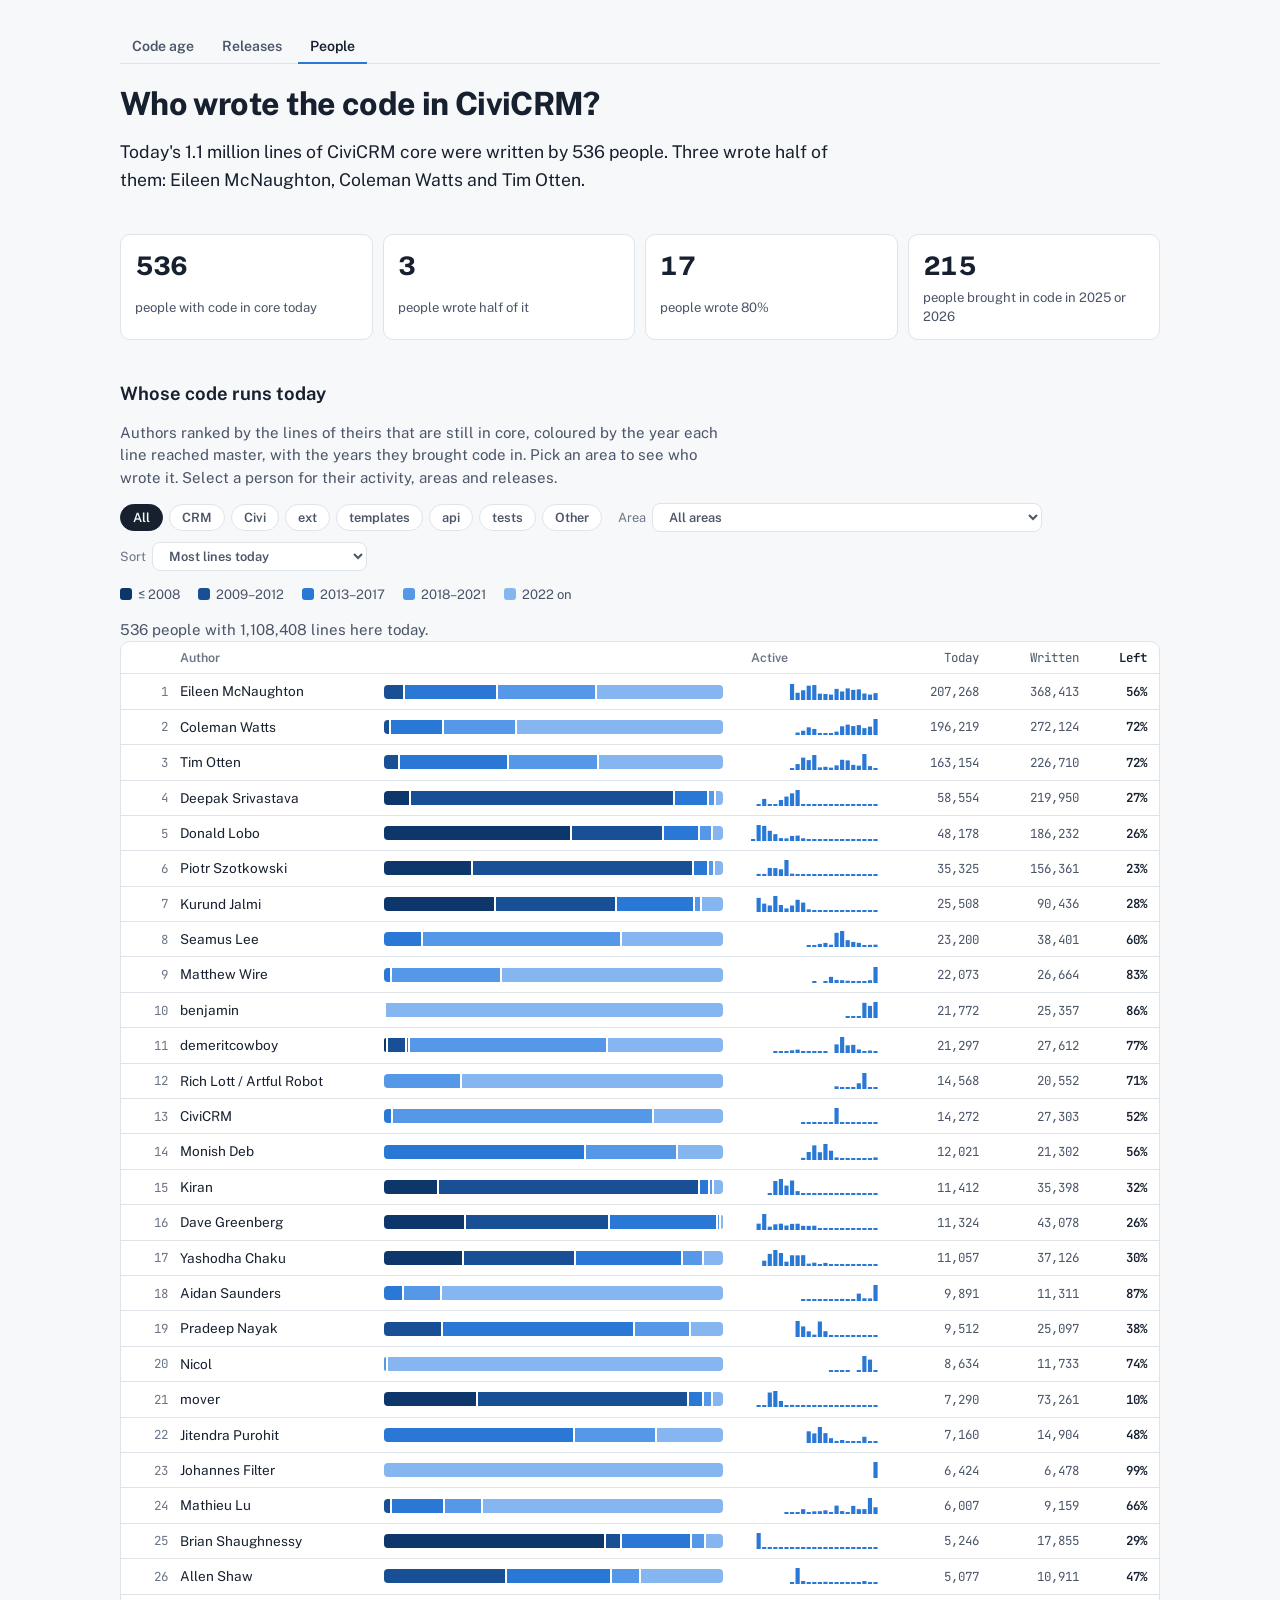
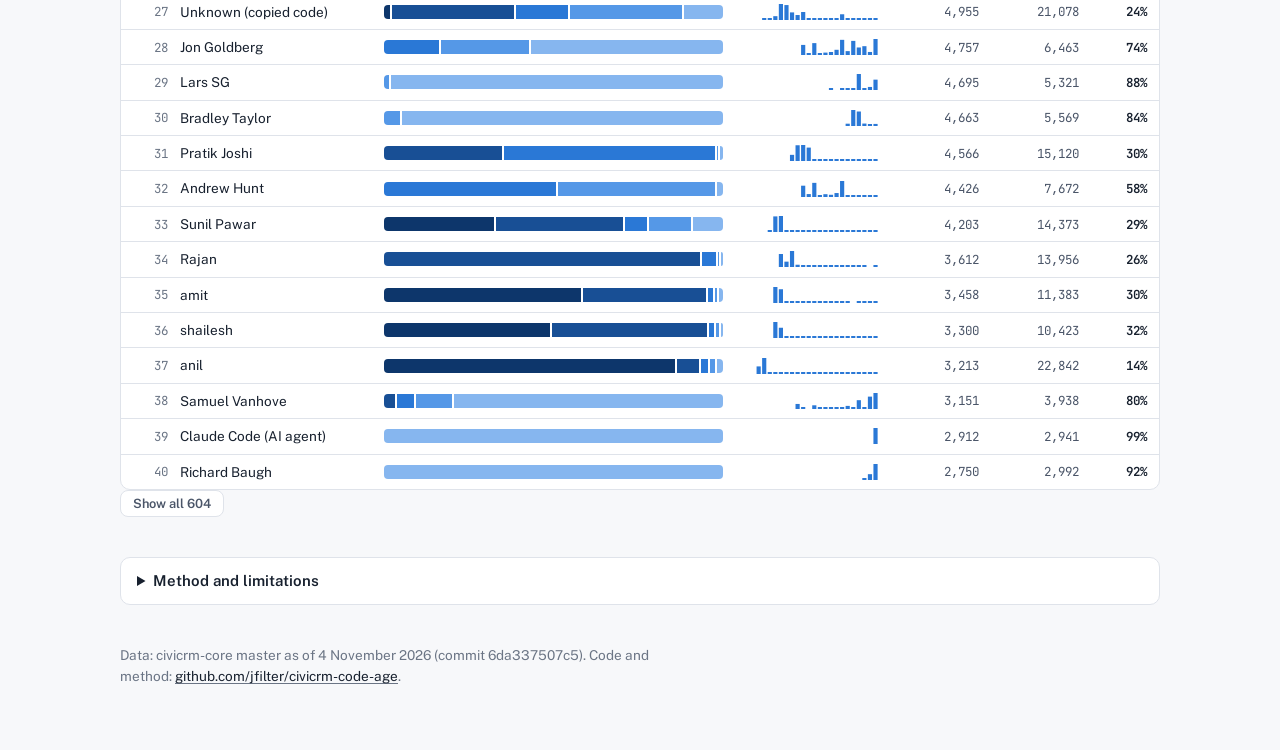
==== docs/people.html @ b2bf4046 "Add release and people pages, link previews and weekly updates analyze.py attributes every line brou" ====
<!doctype html>
<html lang="en"><head><meta charset="utf-8"><meta name="viewport" content="width=device-width,initial-scale=1">
<title>CiviCRM People</title>
<meta name="description" content="Who wrote the CiviCRM core code that is still there today, when they were active and in which areas.">
<meta property="og:type" content="website">
<meta property="og:title" content="CiviCRM People">
<meta property="og:description" content="Who wrote the CiviCRM core code that is still there today, when they were active and in which areas.">
<meta property="og:url" content="https://jfilter.github.io/civicrm-code-age/people.html">
<meta property="og:image" content="https://jfilter.github.io/civicrm-code-age/og.png">
<meta property="og:image:width" content="1200">
<meta property="og:image:height" content="630">
<meta property="og:image:alt" content="Lines of CiviCRM core code by age band, every month since 2006">
<meta name="twitter:card" content="summary_large_image">
<link rel="preconnect" href="https://fonts.googleapis.com">
<link rel="stylesheet" href="https://fonts.googleapis.com/css2?family=Public+Sans:wght@400;600;750&family=JetBrains+Mono:wght@400;600&display=swap">
<link rel="stylesheet" href="style.css">
</head><body>
<main>
  <header>
    <nav class="pages" aria-label="Pages"><a href="./">Code age</a><a href="releases.html">Releases</a><a href="people.html" aria-current="page">People</a></nav>
    <h1>Who wrote the code in CiviCRM?</h1>
    <p class="lede" id="lede">Every line of CiviCRM core, traced to the person who wrote it.</p>
  </header>

  <div class="tiles" id="tiles"></div>

  <section aria-labelledby="h-people">
    <h2 id="h-people">Whose code runs today</h2>
    <p>Authors ranked by the lines of theirs that are still in core, coloured by the year each line reached master, with the years they brought code in. Pick an area to see who wrote it. Select a person for their activity, areas and releases.</p>
    <div class="controls">
      <div class="chips" id="pchips" role="group" aria-label="Area group"></div>
      <label class="ctl" for="parea">Area
        <select id="parea"></select>
      </label>
      <label class="ctl" for="psort">Sort
        <select id="psort">
          <option value="alive">Most lines today</option>
          <option value="intro">Most lines written</option>
          <option value="left">Largest share still there</option>
          <option value="recent">Most lines this year and last</option>
        </select>
      </label>
    </div>
    <div class="legend" id="p-legend"></div>
    <div id="people"></div>
  </section>

  <details>
    <summary>Method and limitations</summary>
    <ul id="method"></ul>
  </details>
  <p class="foot" id="foot"></p>
</main>
<div id="tip" hidden></div>

<script src="common.js"></script>
<script src="who.js"></script>
<script>
const P={group:'All',area:'',sort:'alive',all:false,open:new Set(),areas:new Set(),areasAll:new Set()};
loadWho().then(({D,W,R,A,NY,first,total,ranked,needed,areaNames})=>{
  const living=ranked.filter(a=>a.alive),half=needed(.5),names=ranked.slice(0,half).map(a=>a.name);
  const list=n=>n.length>1?n.slice(0,-1).join(', ')+' and '+n[n.length-1]:n[0];
  const recent=a=>a.introYs[NY-1]+a.introYs[NY-2];
  $('#lede').textContent=`Today's ${(total/1e6).toLocaleString('en-US',{maximumFractionDigits:1})} million lines of CiviCRM core were written by ${fmt(living.length)} people. ${half===1?'One person':['','','Two','Three','Four','Five'][half]||half+' people'} wrote half of them: ${list(names)}.`;
  $('#tiles').innerHTML=[
    [fmt(living.length),'people with code in core today'],
    [half,'people wrote half of it'],
    [needed(.8),'people wrote 80%'],
    [fmt(A.filter(a=>recent(a)).length),`people brought in code in ${Y0+NY-2} or ${Y0+NY-1}`],
  ].map(([b,s])=>`<div class="tile"><b>${b}</b><span>${s}</span></div>`).join('');
  $('#p-legend').innerHTML=bandLegend();

  // ---- people
  const groups=['All','CRM','Civi','ext','templates','api','tests','Other'];
  $('#pchips').innerHTML=groups.map(g=>`<button class="chip" data-g="${g}" aria-pressed="${g===P.group}">${g}</button>`).join('');
  const fillAreas=()=>{const as=[...areaNames].filter(a=>P.group==='All'||groupOf(a)===P.group).sort();
    if(!as.includes(P.area))P.area='';
    $('#parea').innerHTML=`<option value="">All areas${P.group==='All'?'':' in '+P.group}</option>`+as.map(a=>`<option${a===P.area?' selected':''}>${esc(a)}</option>`).join('')};
  $('#pchips').onclick=e=>{const b=e.target.closest('.chip');if(!b)return;P.group=b.dataset.g;P.all=false;document.querySelectorAll('#pchips .chip').forEach(c=>c.setAttribute('aria-pressed',c===b));fillAreas();renderPeople()};
  $('#parea').onchange=e=>{P.area=e.target.value;P.all=false;renderPeople()};
  $('#psort').onchange=e=>{P.sort=e.target.value;renderPeople()};
  // alive lines per author within the chosen area or group; written lines are only known per release, not per area
  function scoped(){
    if(P.group==='All'&&!P.area)return A.map((a,i)=>({a,i,ys:a.ys,alive:a.alive}));
    const by=new Map();
    for(const [p,t] of W.files){const area=areaOf(p);if(P.area?area!==P.area:groupOf(area)!==P.group)continue;
      for(let k=0;k<t.length;k+=4){const a=t[k+1];if(!by.has(a))by.set(a,Array(NY).fill(0));by.get(a)[t[k+2]]+=t[k+3]}}
    return [...by].map(([i,ys])=>({a:A[i],i,ys,alive:sum(ys)}));
  }
  function renderPeople(){
    const whole=P.group==='All'&&!P.area;
    const rows=scoped().filter(x=>x.alive||(whole&&x.a.intro));
    const key={alive:x=>x.alive,intro:x=>x.a.intro,recent:x=>recent(x.a),left:x=>x.a.intro>=1000?x.a.alive/x.a.intro:-1}[P.sort];
    rows.sort((x,y)=>key(y)-key(x)||y.alive-x.alive);
    const all=sum(rows.map(x=>x.alive)),shown=P.all?rows:rows.slice(0,40);
    $('#people').innerHTML=`<p>${fmt(rows.filter(x=>x.alive).length)} people with ${fmt(all)} lines here today.${P.sort==='left'?' Share ranked among authors who wrote at least 1,000 lines.':''}${whole?'':' Active, Written and Left count all of a person’s code, not only this area.'}</p>`+
      '<div class="rows people"><div class="row head" aria-hidden="true"><span></span><span>Author</span><span class="bar"></span><span class="sp">Active</span><span class="n">Today</span><span class="n w">Written</span><span class="med">Left</span></div>'+
      shown.map((x,k)=>{const open=P.open.has(x.i),b=binsOf(x.ys);
        return `<button class="row" aria-expanded="${open}" data-i="${x.i}" data-k="${k}"><span class="rank">${k+1}</span><span class="name" title="${esc(x.a.name)}">${esc(x.a.name)}</span>`+
          `<span class="bar" aria-hidden="true">${b.map((v,j)=>v?`<div style="flex:${v};background:var(${BINS[j].c})"></div>`:'').join('')}</span><span class="sp" title="${esc(span(x.a))}">${spark(x.a.introYs)}</span>`+
          `<span class="n">${fmt(x.alive)}${whole?'':' · '+pct(x.alive,all,0)}</span><span class="n w">${fmt(x.a.intro)}</span><span class="med">${x.a.intro?pct(x.a.alive,x.a.intro,0):'–'}</span></button>`+(open?personHTML(x.a,x.i):'')}).join('')+'</div>'+
      (rows.length>shown.length?`<button class="toggle more" id="pmore">Show all ${fmt(rows.length)}</button>`:'');
    const more=$('#pmore');if(more)more.onclick=()=>{P.all=true;renderPeople();refocus('#people button.row[data-k="40"]')};
  }
  // one author's code per area and file, with each one's age and the author's share of it; built on first use
  const areaTot=new Map(),fileTot=new Map(),mine=new Map();
  for(const [p,t] of W.files){let n=0;for(let k=3;k<t.length;k+=4)n+=t[k];fileTot.set(p,n);inc(areaTot,areaOf(p),n)}
  function codeOf(i){
    if(mine.has(i))return mine.get(i);
    const areas=new Map();
    for(const [p,t] of W.files)for(let k=0;k<t.length;k+=4)if(t[k+1]===i){
      const name=areaOf(p);if(!areas.has(name))areas.set(name,{name,ys:Array(NY).fill(0),files:new Map()});
      const ar=areas.get(name);if(!ar.files.has(p))ar.files.set(p,Array(NY).fill(0));ar.ys[t[k+2]]+=t[k+3];ar.files.get(p)[t[k+2]]+=t[k+3]}
    const out=[...areas.values()].map(ar=>({...ar,n:sum(ar.ys),files:[...ar.files].map(([p,ys])=>({p,ys,n:sum(ys)})).sort((x,y)=>y.n-x.n)})).sort((x,y)=>y.n-x.n);
    mine.set(i,out);return out;
  }
  function areasHTML(i){
    const all=codeOf(i),shown=P.areasAll.has(i)?all:all.slice(0,10);
    return `<div class="arows"><div class="arow head" aria-hidden="true"><span>Area</span><span class="bar"></span><span class="n">Lines</span><span class="n">Of area</span></div>`+
      shown.map(ar=>{const key=i+'|'+ar.name,open=P.areas.has(key);
        return `<button class="arow" aria-expanded="${open}" data-key="${esc(key)}"><span class="name" title="${esc(ar.name)}">${esc(ar.name)}</span>${ageBar(ar.ys)}<span class="n">${fmt(ar.n)}</span><span class="n">${pct(ar.n,areaTot.get(ar.name))}</span></button>`+
          (open?'<div class="afiles">'+ar.files.slice(0,50).map(f=>`<div class="arow"><span class="name" title="${esc(f.p)}">${esc(f.p.slice(ar.name.length+1)||f.p)}</span>${ageBar(f.ys)}<span class="n">${fmt(f.n)}</span><span class="n">${pct(f.n,fileTot.get(f.p))}</span></div>`).join('')+
            `<div class="note">${ar.files.length>50?`The 50 largest of ${fmt(ar.files.length)} files.`:`${fmt(ar.files.length)} file${ar.files.length===1?'':'s'}.`} "Of file" is their share of its lines today.</div></div>`:'')}).join('')+
      (all.length>shown.length?`<button class="toggle amore" data-i="${i}">All ${fmt(all.length)} areas</button>`:'')+'</div>';
  }
  // lines brought in per year, scaled to the person's busiest year
  const years=a=>a.introYs.map((v,y)=>[Y0+y,v]).filter(([,v])=>v);
  const span=a=>{const y=years(a);return y.length?`Active ${y[0][0]}${y.length>1&&y[y.length-1][0]!==y[0][0]?'–'+y[y.length-1][0]:''}`:'No lines brought in since '+first.slice(0,4)};
  const spark=ys=>{const m=Math.max(1,...ys);return `<svg viewBox="0 0 ${ys.length*4} 16" preserveAspectRatio="none" aria-hidden="true">${ys.map((v,j)=>v?`<rect x="${j*4}" y="${16-Math.max(2,16*v/m)}" width="3" height="${Math.max(2,16*v/m)}"/>`:'').join('')}</svg>`};
  const bandOf=y=>BINS.findIndex(b=>y>=b.from&&y<=b.to);
  function activityHTML(a){
    const m=Math.max(1,...a.introYs,...a.ys),y=years(a),peak=y.reduce((p,q)=>q[1]>p[1]?q:p,[0,0]);
    return `<div class="act"><div class="cap">Lines brought in per year, filled by what is still there</div>`+
      `<div class="actcols" role="img" aria-label="${esc(span(a))}${peak[1]?`, most lines in ${peak[0]} (${fmt(peak[1])})`:''}">`+
      a.introYs.map((v,j)=>{const h=Math.max(v,a.ys[j]);return `<div class="acol" title="${Y0+j}: ${fmt(v)} brought in, ${fmt(a.ys[j])} still there">`+
        (h?`<div class="ain" style="height:${100*h/m}%"><div style="height:${100*a.ys[j]/h}%;background:var(${BINS[bandOf(Y0+j)].c})"></div></div>`:'')+'</div>'}).join('')+
      `</div><div class="actx" aria-hidden="true">${a.introYs.map((_,j)=>`<span>${(Y0+j)%4===0?Y0+j:''}</span>`).join('')}</div></div>`;
  }
  function personHTML(a,i){
    const rels=[...a.rels.keys()].filter(r=>r<R.length-1).sort((x,y)=>x-y);
    const relSpan=rels.length?` Brought in code from ${R[rels[0]].name} to ${R[rels[rels.length-1]].name}.`:'';
    return `<div class="open"><p>${fmt(a.alive)} of ${fmt(a.intro)} lines still there (${a.intro?pct(a.alive,a.intro):'–'}). ${span(a)}.${relSpan}</p>${activityHTML(a)}<div class="pcols">`+
      `<div class="mini"><div class="cap">Areas of their code today · select one for its files</div>${areasHTML(i)}</div>`+
      mini(topN(a.rels,8),'Releases they brought most lines into',r=>relTitle(R[r]),r=>relHref(R[r]))+'</div></div>';
  }
  const refocus=sel=>{const b=document.querySelector(sel);b&&b.focus()};
  $('#people').onclick=e=>{
    const ar=e.target.closest('button.arow'),more=e.target.closest('button.amore');
    if(ar){const k=ar.dataset.key;P.areas.has(k)?P.areas.delete(k):P.areas.add(k);renderPeople();refocus(`#people button.arow[data-key="${CSS.escape(k)}"]`);return}
    if(more){const i=+more.dataset.i;P.areasAll.add(i);renderPeople();const k=codeOf(i)[10];k&&refocus(`#people button.arow[data-key="${CSS.escape(i+'|'+k.name)}"]`);return}
    const r=e.target.closest('button.row');if(!r)return;const i=+r.dataset.i;P.open.has(i)?P.open.delete(i):P.open.add(i);renderPeople();
    const again=document.querySelector(`#people button.row[data-i="${i}"]`);again&&again.focus()};
  fillAreas();renderPeople();


  // people.html#Name opens that person, as linked from the releases page
  const fromHash=()=>{const name=decodeURIComponent(location.hash.slice(1)),a=A.find(a=>a.name===name);if(!a)return;
    P.group='All';P.area='';P.sort='alive';$('#psort').value='alive';document.querySelectorAll('#pchips .chip').forEach(c=>c.setAttribute('aria-pressed',c.dataset.g==='All'));
    fillAreas();P.all=ranked.indexOf(a)>=40;P.open.add(a.i);renderPeople();$(`#people button.row[data-i="${a.i}"]`).scrollIntoView({block:'start'})};
  addEventListener('hashchange',fromHash);fromHash();
  $('#method').innerHTML=METHOD(first).map(t=>`<li>${t}</li>`).join('');
}).catch(err=>{$('#lede').textContent=`The data could not be loaded: ${err.message}`});
</script>
</body></html>
---- docs/style.css ----
/* Layout: one reading column; summary → age mix over time → survival → time slider over cohorts and per-area bars with file drilldown */
:root{
  --bg:#f7f8fa; --panel:#ffffff; --fg:#17202e; --fg2:#4a5568; --muted:#6b7585; --line:#dfe3ea; --hover:#eef2f8; --focus:#2a78d6;
  --b0:#0d366b; --b1:#184f95; --b2:#2a78d6; --b3:#5598e7; --b4:#86b6ef;
  --sans:"Public Sans",system-ui,-apple-system,"Segoe UI",sans-serif;
  --mono:"JetBrains Mono",ui-monospace,"SF Mono",Menlo,monospace;
}
@media (prefers-color-scheme:dark){:root:not([data-theme="light"]){
  --bg:#15171b; --panel:#1c1f24; --fg:#e8ebf0; --fg2:#b4bcc8; --muted:#8e97a4; --line:#30353d; --hover:#252a31; --focus:#86b6ef;
  --b0:#cde2fb; --b1:#86b6ef; --b2:#3987e5; --b3:#256abf; --b4:#184f95; color-scheme:dark}}
:root[data-theme="dark"]{
  --bg:#15171b; --panel:#1c1f24; --fg:#e8ebf0; --fg2:#b4bcc8; --muted:#8e97a4; --line:#30353d; --hover:#252a31; --focus:#86b6ef;
  --b0:#cde2fb; --b1:#86b6ef; --b2:#3987e5; --b3:#256abf; --b4:#184f95; color-scheme:dark}
*{box-sizing:border-box}
body{margin:0;background:var(--bg);color:var(--fg);font:15px/1.5 var(--sans);padding:32px 16px 64px}
main{max-width:1040px;margin:0 auto;display:grid;grid-template-columns:minmax(0,1fr);gap:40px}
h1{font-size:2rem;font-weight:750;letter-spacing:-.02em;margin:0;text-wrap:balance}
h2{font-size:1.15rem;font-weight:650;margin:0;text-wrap:balance}
p{margin:0;max-width:68ch;color:var(--fg2)}
.mono{font-family:var(--mono);font-size:.82rem}
header{display:grid;gap:10px}
.lede{font-size:1.1rem;line-height:1.6;color:var(--fg)}
.foot{font-size:.85rem;color:var(--muted)}
.foot a{color:inherit}
section{display:grid;grid-template-columns:minmax(0,1fr);gap:14px}
.sr-only{position:absolute;width:1px;height:1px;overflow:hidden;clip:rect(0 0 0 0);white-space:nowrap}
.legend{display:flex;flex-wrap:wrap;gap:8px 18px;font-size:.82rem;color:var(--fg2)}
.legend i{display:inline-block;width:12px;height:12px;border-radius:3px;margin-right:6px;vertical-align:-1px}
.legend .q{color:var(--muted)}
/* svg charts */
.chart{position:relative;width:100%}
.chart svg{display:block;width:100%;height:auto;overflow:visible}
.chart text{font:12px var(--sans);font-variant-numeric:tabular-nums;fill:var(--muted)}
.chart .lab{font:600 12px var(--sans);fill:var(--fg)}
.chart .grid{stroke:var(--line);stroke-width:1}
.chart .axis{stroke:var(--line);stroke-width:1}
.chart .cross{stroke:var(--fg);stroke-width:1;opacity:.5}
.chart .hit{fill:transparent;cursor:crosshair}
.chart .hit:focus-visible{outline:none;stroke:var(--focus);stroke-width:2}
/* cohort columns */
.cols-wrap{overflow-x:auto}
.cols{display:grid;grid-template-columns:44px 1fr;min-width:560px;padding-top:10px}
.yaxis{position:relative;height:220px;font:.75rem var(--sans);font-variant-numeric:tabular-nums;color:var(--muted)}
.yaxis span{position:absolute;right:8px;transform:translateY(50%)}
.plot{position:relative;height:220px;display:flex;align-items:flex-end;gap:3px;border-bottom:1px solid var(--line)}
.plot .gl{position:absolute;left:0;right:0;border-top:1px solid var(--line);opacity:.6;pointer-events:none}
.col{flex:1;height:100%;display:flex;align-items:flex-end;position:relative}
.col div{width:100%;border-radius:4px 4px 0 0;min-height:1px}
.col:hover div,.col:focus-visible div{outline:2px solid var(--fg);outline-offset:1px}
.xaxis{grid-column:2;display:flex;gap:3px;font:.72rem var(--sans);font-variant-numeric:tabular-nums;color:var(--muted);padding-top:4px}
.xaxis span{flex:1;text-align:center}
/* controls */
.controls{display:flex;flex-wrap:wrap;gap:10px 16px;align-items:center}
.chips{display:flex;flex-wrap:wrap;gap:6px}
.chip,select,.toggle{font:600 .8rem var(--sans);border:1px solid var(--line);background:var(--panel);color:var(--fg2);border-radius:999px;padding:5px 12px;cursor:pointer}
select,.toggle{border-radius:8px}
.chip[aria-pressed="true"]{background:var(--fg);color:var(--bg);border-color:var(--fg)}
button:focus-visible,select:focus-visible,.col:focus-visible{outline:2px solid var(--focus);outline-offset:2px}
/* time slider stays visible while the cohorts and areas below it scroll */
.when{display:grid;gap:40px}
.timebar{position:sticky;top:0;z-index:5;background:var(--bg);padding:10px 0;border-bottom:1px solid var(--line);display:flex;flex-wrap:wrap;gap:8px 12px;align-items:center}
.timebar input{flex:1 1 220px;min-width:0;accent-color:var(--b2)}
.timebar output{font:600 .95rem var(--sans);font-variant-numeric:tabular-nums;min-width:10em}
.timebar .btns{display:flex;gap:6px}
.toggle:disabled,.timebar input:disabled{opacity:.6;cursor:default}
.chart .sel{stroke:var(--fg);stroke-width:2}
label.ctl{font-size:.8rem;color:var(--muted);display:flex;gap:6px;align-items:center}
/* area rows */
.rows{display:grid;background:var(--panel);border:1px solid var(--line);border-radius:10px;overflow:hidden}
.row{display:grid;grid-template-columns:minmax(0,15rem) minmax(0,1fr) 5.5rem 3.5rem;gap:12px;align-items:center;padding:7px 12px;border:0;border-top:1px solid var(--line);background:none;color:inherit;font:inherit;text-align:left;cursor:pointer;width:100%}
.row:first-child{border-top:0}
.row:hover{background:var(--hover)}
.row .name{font-family:var(--mono);font-size:.8rem;overflow:hidden;text-overflow:ellipsis;white-space:nowrap}
.row .n,.row .med{font:.78rem var(--mono);color:var(--fg2);text-align:right;font-variant-numeric:tabular-nums}
.row .med{color:var(--fg);font-weight:600}
.head{cursor:default;font:600 .78rem var(--sans);color:var(--muted)}
.head:hover{background:none}
.bar{display:flex;gap:2px;height:14px;min-width:0}
.bar div{height:100%;min-width:0}
.bar div:first-child{border-radius:4px 0 0 4px}.bar div:last-child{border-radius:0 4px 4px 0}
.bar div:only-child{border-radius:4px}
.files{border-top:1px solid var(--line);padding:6px 12px 12px 24px;display:grid;gap:2px;background:var(--bg)}
.files .row{border:0;padding:3px 0;cursor:default;grid-template-columns:minmax(0,1fr) minmax(0,14rem) 5.5rem 3.5rem}
.files .row .bar{height:9px}
.files .note{font-size:.78rem;color:var(--muted);padding-top:4px}
table{border-collapse:collapse;width:100%;font-size:.82rem;background:var(--panel)}
.tbl{overflow-x:auto;border:1px solid var(--line);border-radius:10px}
th,td{padding:6px 10px;border-bottom:1px solid var(--line);text-align:right;font-variant-numeric:tabular-nums;white-space:nowrap}
th:first-child,td:first-child{text-align:left;font-family:var(--mono)}
th{font:600 .78rem var(--sans);color:var(--muted)}
#tip{position:fixed;z-index:10;pointer-events:none;background:var(--panel);color:var(--fg);border:1px solid var(--line);border-radius:8px;padding:8px 10px;font-size:.78rem;box-shadow:0 6px 24px rgb(0 0 0 / .18);max-width:300px}
#tip b{font-family:var(--mono)}
#tip .hint{color:var(--muted);margin-bottom:4px}
#tip .r{display:flex;justify-content:space-between;gap:14px;font-variant-numeric:tabular-nums}
#tip .r i{display:inline-block;width:9px;height:9px;border-radius:2px;margin-right:6px}
details{background:var(--panel);border:1px solid var(--line);border-radius:10px;padding:12px 16px}
summary{cursor:pointer;font-weight:600}
details ul{margin:10px 0 0;padding-left:18px;color:var(--fg2);display:grid;gap:6px;max-width:75ch}
details li{font-size:.88rem}
@media (max-width:640px){
  .row{grid-template-columns:minmax(0,1fr) 3.2rem;row-gap:4px}
  .row .bar{grid-column:1/-1;grid-row:2}
  .row .n{display:none}
  .head .bar{display:none}
  .files{padding-left:12px}
  .files .row{grid-template-columns:minmax(0,1fr) 3.2rem}
}
/* page menu shared by both pages */
nav.pages{display:flex;gap:4px;flex-wrap:wrap;border-bottom:1px solid var(--line);margin-bottom:6px}
nav.pages a{font:600 .88rem var(--sans);color:var(--fg2);text-decoration:none;padding:6px 12px 8px;border-bottom:2px solid transparent;margin-bottom:-1px}
nav.pages a:hover{color:var(--fg)}
nav.pages a[aria-current="page"]{color:var(--fg);border-bottom-color:var(--focus)}
nav.pages a:focus-visible{outline:2px solid var(--focus);outline-offset:2px;border-radius:4px}
/* releases and people pages */
.tiles{display:grid;grid-template-columns:repeat(auto-fit,minmax(150px,1fr));gap:10px}
.tile{background:var(--panel);border:1px solid var(--line);border-radius:10px;padding:12px 14px;display:grid;gap:2px}
.tile b{font-size:1.6rem;font-weight:750;font-variant-numeric:tabular-nums;letter-spacing:-.01em}
.tile span{font-size:.82rem;color:var(--fg2)}
.legend .gone{background:var(--hover);outline:1px solid var(--muted);outline-offset:-1px}
.legend .add{background:var(--b2)}.legend .rem{background:var(--muted)}
.chart .hit{cursor:pointer}
.detail{background:var(--panel);border:1px solid var(--line);border-radius:10px;padding:14px 16px;display:grid;gap:12px}
.detail h3{margin:0;font-size:1rem}
.detail .cols2{display:grid;grid-template-columns:repeat(auto-fit,minmax(260px,1fr));gap:16px}
.mini{display:grid;gap:3px}
.mini .r{display:grid;grid-template-columns:minmax(0,1fr) minmax(0,8rem) 4.5rem;gap:10px;align-items:center;font-size:.82rem}
.mini .r>span:first-child{overflow:hidden;text-overflow:ellipsis;white-space:nowrap}
.mini .r>span:last-child{text-align:right;font-family:var(--mono);font-size:.78rem;color:var(--fg2);font-variant-numeric:tabular-nums}
.mini .r .bar{height:9px}
.mini .cap{font:600 .78rem var(--sans);color:var(--muted);margin-bottom:2px}
.people .row{grid-template-columns:2.2rem minmax(0,12rem) minmax(0,1fr) 9rem 5.5rem 5.5rem 3.5rem}
.people .sp{font:600 .78rem var(--sans);color:var(--muted);padding-left:16px}
.people .sp svg{display:block;width:100%;height:16px;fill:var(--b2)}
.act{margin:10px 0 4px;max-width:640px}
.act .cap{font:600 .78rem var(--sans);color:var(--muted);margin-bottom:4px}
.actcols{display:flex;align-items:flex-end;gap:2px;height:90px;border-bottom:1px solid var(--line)}
.acol{flex:1;height:100%;display:flex;align-items:flex-end}
.ain{width:100%;display:flex;align-items:flex-end;background:var(--hover);box-shadow:inset 0 0 0 1px var(--muted);border-radius:3px 3px 0 0;min-height:2px}
.ain div{width:100%;border-radius:3px 3px 0 0}
.actx{display:flex;gap:2px;font:.7rem var(--sans);color:var(--muted);font-variant-numeric:tabular-nums}
.actx span{flex:1;text-align:center;overflow:visible;white-space:nowrap}
.people .rank{font:.78rem var(--mono);color:var(--muted);text-align:right}
.people .name{font-family:var(--sans);font-size:.85rem}
.people .open{padding:10px 12px 14px 48px;border-top:1px solid var(--line);background:var(--bg)}
.more{justify-self:start}
.latest .row{grid-template-columns:5.5rem minmax(0,1fr) 5.5rem 3.5rem 6rem}
.latest .name{font-weight:600}
.latest .who{font-size:.78rem;color:var(--fg2);text-align:right;white-space:nowrap}
.bar .gone{background:var(--hover);box-shadow:inset 0 0 0 1px var(--muted)}
.latest .open{padding:0 12px 12px}
.pcols{display:grid;grid-template-columns:minmax(0,2fr) minmax(0,1fr);gap:20px;margin-top:8px;align-items:start}
.arows{display:grid;gap:1px}
.arow{display:grid;grid-template-columns:minmax(0,14rem) minmax(0,1fr) 4.5rem 4rem;gap:10px;align-items:center;padding:4px 6px;border:0;border-radius:6px;background:none;color:inherit;font:inherit;font-size:.82rem;text-align:left;width:100%}
button.arow{cursor:pointer}button.arow:hover{background:var(--hover)}
button.arow::before{content:none}
.arow .name{font-family:var(--mono);font-size:.78rem;overflow:hidden;text-overflow:ellipsis;white-space:nowrap}
button.arow .name::before{content:"▸ ";color:var(--muted)}button.arow[aria-expanded="true"] .name::before{content:"▾ "}
.arow .n{font:.76rem var(--mono);color:var(--fg2);text-align:right;font-variant-numeric:tabular-nums}
.arow .bar{height:9px}
.arow.head{font:600 .74rem var(--sans);color:var(--muted)}
.afiles{margin:0 0 6px 18px;padding-left:8px;border-left:2px solid var(--line)}
.afiles .note{font-size:.76rem;color:var(--muted);padding:4px 6px}
.amore{justify-self:start;margin-top:4px}
@media (max-width:640px){
  .people .row{grid-template-columns:1.8rem minmax(0,1fr) 4.2rem}
  .people .row .bar{grid-column:2/-1;grid-row:2}
  .people .row .n.w,.people .row .med,.people .row .sp{display:none}
  .people .open{padding-left:12px}
  .pcols{grid-template-columns:1fr}
  .arow{grid-template-columns:minmax(0,1fr) 4rem 3.5rem}
  .arow .bar{grid-column:1/-1;grid-row:2}
  .latest .row{grid-template-columns:4.5rem minmax(0,1fr) 3.2rem}
  .latest .row .bar{grid-column:1/-1;grid-row:2}
  .latest .row .n,.latest .row .who{display:none}
}
.mini a,.detail a,.foot a,details a{color:var(--fg);text-decoration-color:var(--muted);text-underline-offset:2px}
.mini a:hover,.detail a:hover{text-decoration-color:var(--fg)}
label.ctl{min-width:0;max-width:100%}
label.ctl select{min-width:0;max-width:100%}
.pager{display:flex;flex-wrap:wrap;gap:8px 12px;align-items:center}
.pager span{font-size:.85rem;color:var(--fg2);font-variant-numeric:tabular-nums}
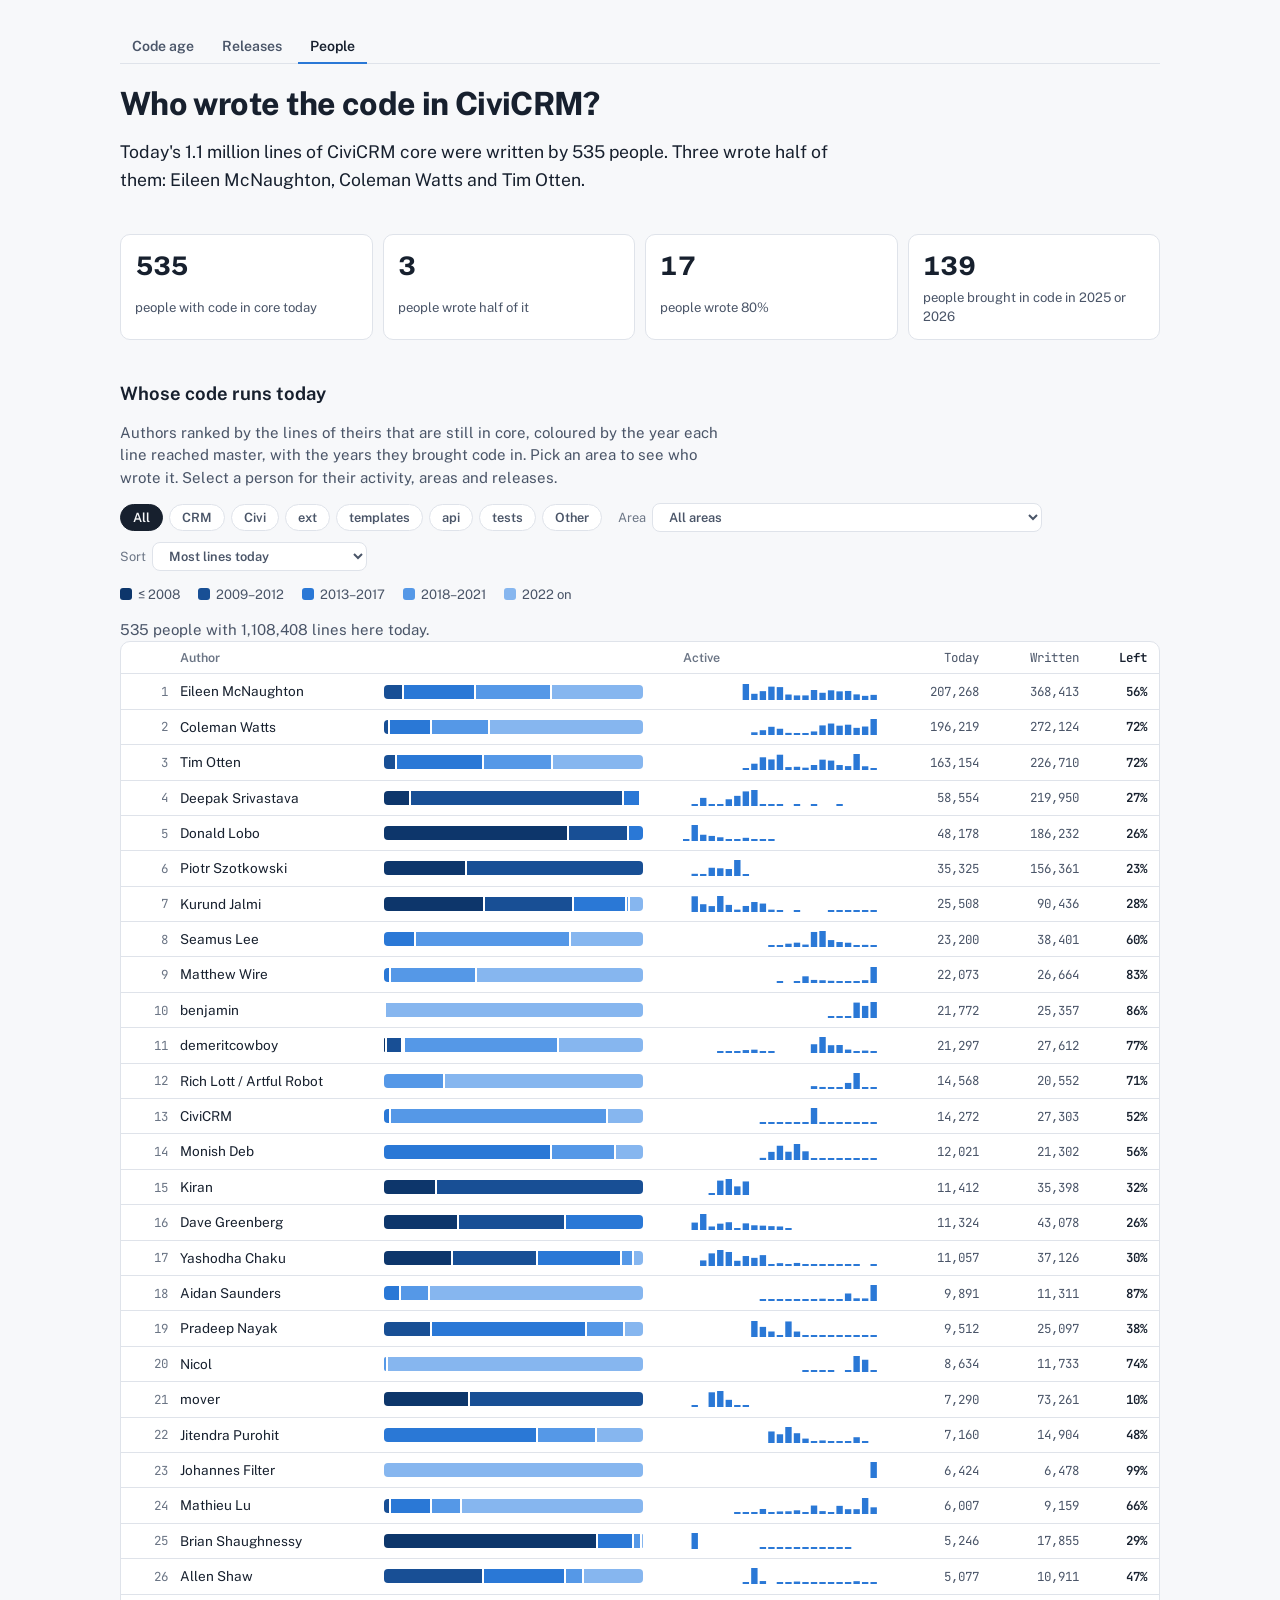
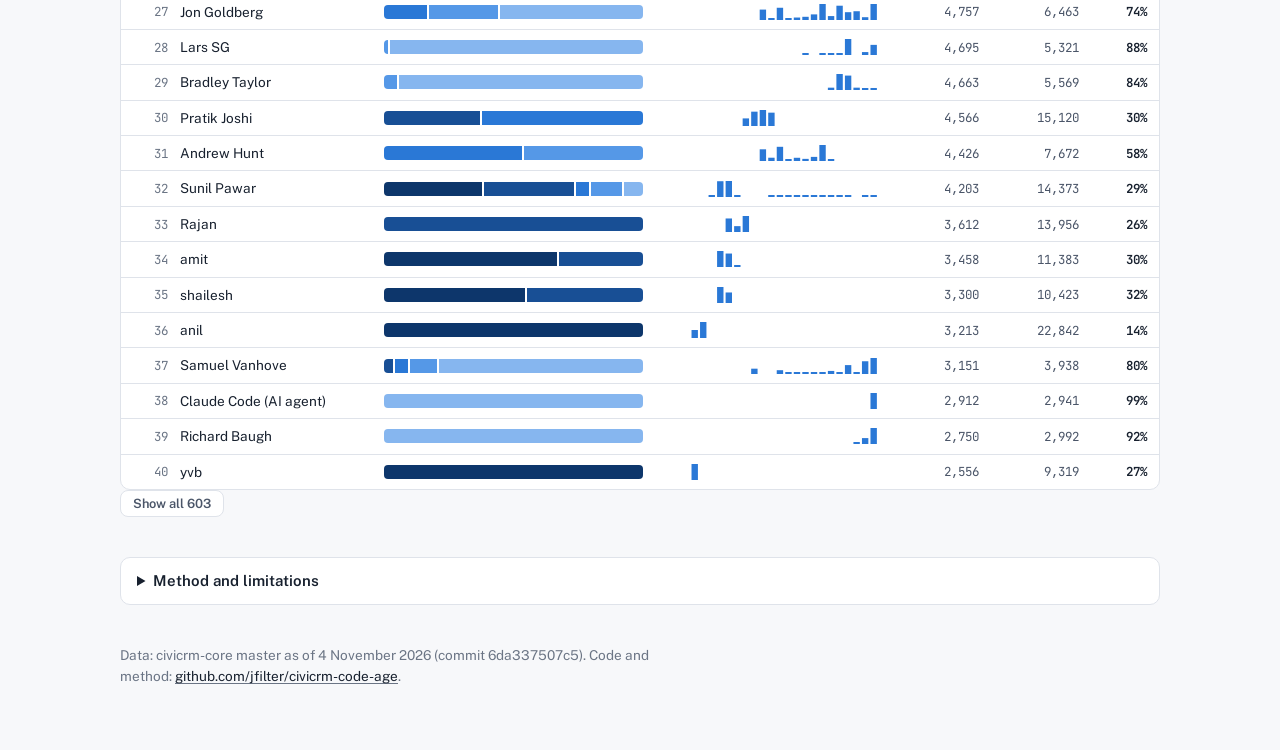
==== commit 42294fc6: "Date copies by their original on the release and people pages Lines still there counted a copy in th" ====
--- a/docs/people.html
+++ b/docs/people.html
@@ -66,7 +66,7 @@
     [fmt(living.length),'people with code in core today'],
     [half,'people wrote half of it'],
     [needed(.8),'people wrote 80%'],
-    [fmt(A.filter(a=>recent(a)).length),`people brought in code in ${Y0+NY-2} or ${Y0+NY-1}`],
+    [fmt(ranked.filter(a=>recent(a)).length),`people brought in code in ${Y0+NY-2} or ${Y0+NY-1}`],
   ].map(([b,s])=>`<div class="tile"><b>${b}</b><span>${s}</span></div>`).join('');
   $('#p-legend').innerHTML=bandLegend();
 
@@ -89,10 +89,11 @@
   }
   function renderPeople(){
     const whole=P.group==='All'&&!P.area;
-    const rows=scoped().filter(x=>x.alive||(whole&&x.a.intro));
+    // totals include copies of unknown origin, the list only people
+    const scope=scoped(),all=sum(scope.map(x=>x.alive)),rows=scope.filter(x=>x.i!==W.unknown&&(x.alive||(whole&&x.a.intro)));
     const key={alive:x=>x.alive,intro:x=>x.a.intro,recent:x=>recent(x.a),left:x=>x.a.intro>=1000?x.a.alive/x.a.intro:-1}[P.sort];
     rows.sort((x,y)=>key(y)-key(x)||y.alive-x.alive);
-    const all=sum(rows.map(x=>x.alive)),shown=P.all?rows:rows.slice(0,40);
+    const shown=P.all?rows:rows.slice(0,40);
     $('#people').innerHTML=`<p>${fmt(rows.filter(x=>x.alive).length)} people with ${fmt(all)} lines here today.${P.sort==='left'?' Share ranked among authors who wrote at least 1,000 lines.':''}${whole?'':' Active, Written and Left count all of a person’s code, not only this area.'}</p>`+
       '<div class="rows people"><div class="row head" aria-hidden="true"><span></span><span>Author</span><span class="bar"></span><span class="sp">Active</span><span class="n">Today</span><span class="n w">Written</span><span class="med">Left</span></div>'+
       shown.map((x,k)=>{const open=P.open.has(x.i),b=binsOf(x.ys);
--- a/docs/style.css
+++ b/docs/style.css
@@ -128,8 +128,8 @@
 .mini .r>span:last-child{text-align:right;font-family:var(--mono);font-size:.78rem;color:var(--fg2);font-variant-numeric:tabular-nums}
 .mini .r .bar{height:9px}
 .mini .cap{font:600 .78rem var(--sans);color:var(--muted);margin-bottom:2px}
-.people .row{grid-template-columns:2.2rem minmax(0,12rem) minmax(0,1fr) 9rem 5.5rem 5.5rem 3.5rem}
-.people .sp{font:600 .78rem var(--sans);color:var(--muted);padding-left:16px}
+.people .row{grid-template-columns:2.2rem minmax(0,12rem) minmax(0,1fr) 14rem 5.5rem 5.5rem 3.5rem}
+.people .sp{font:600 .78rem var(--sans);color:var(--muted);padding-left:28px}
 .people .sp svg{display:block;width:100%;height:16px;fill:var(--b2)}
 .act{margin:10px 0 4px;max-width:640px}
 .act .cap{font:600 .78rem var(--sans);color:var(--muted);margin-bottom:4px}
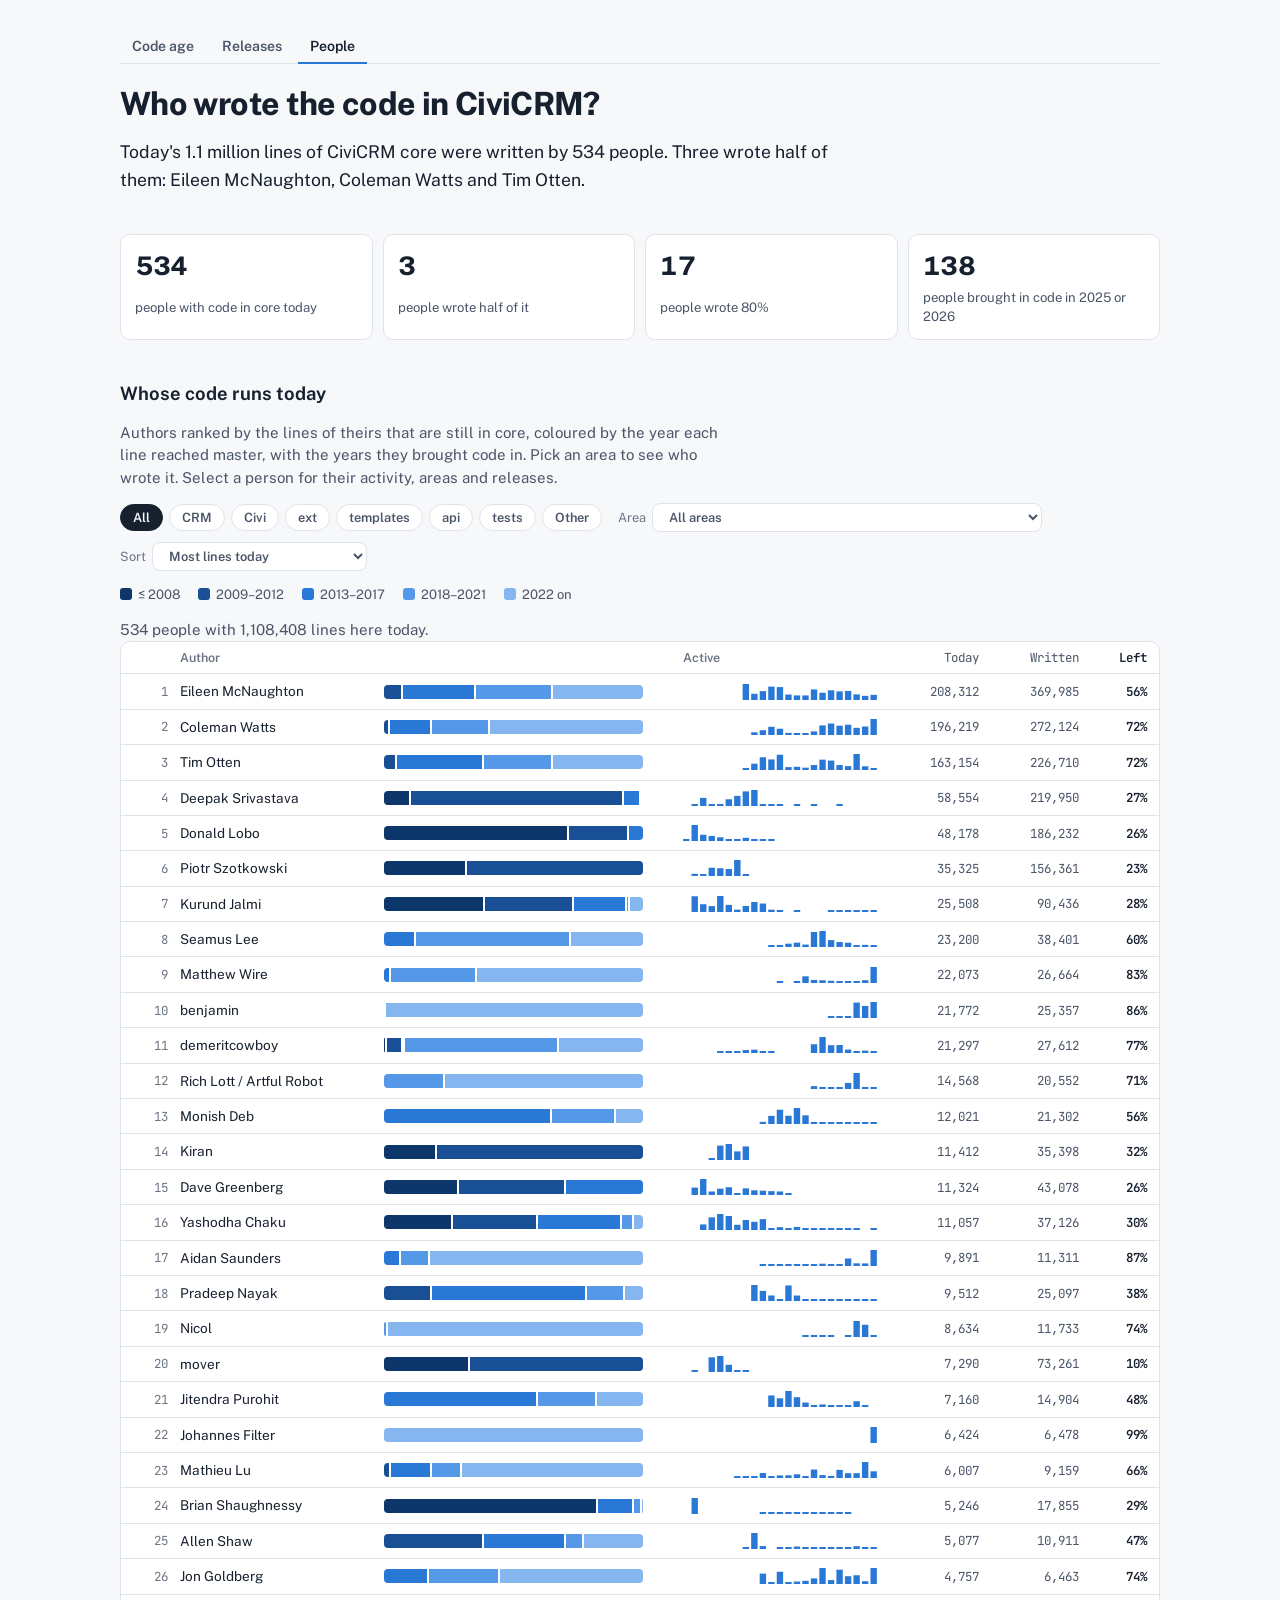
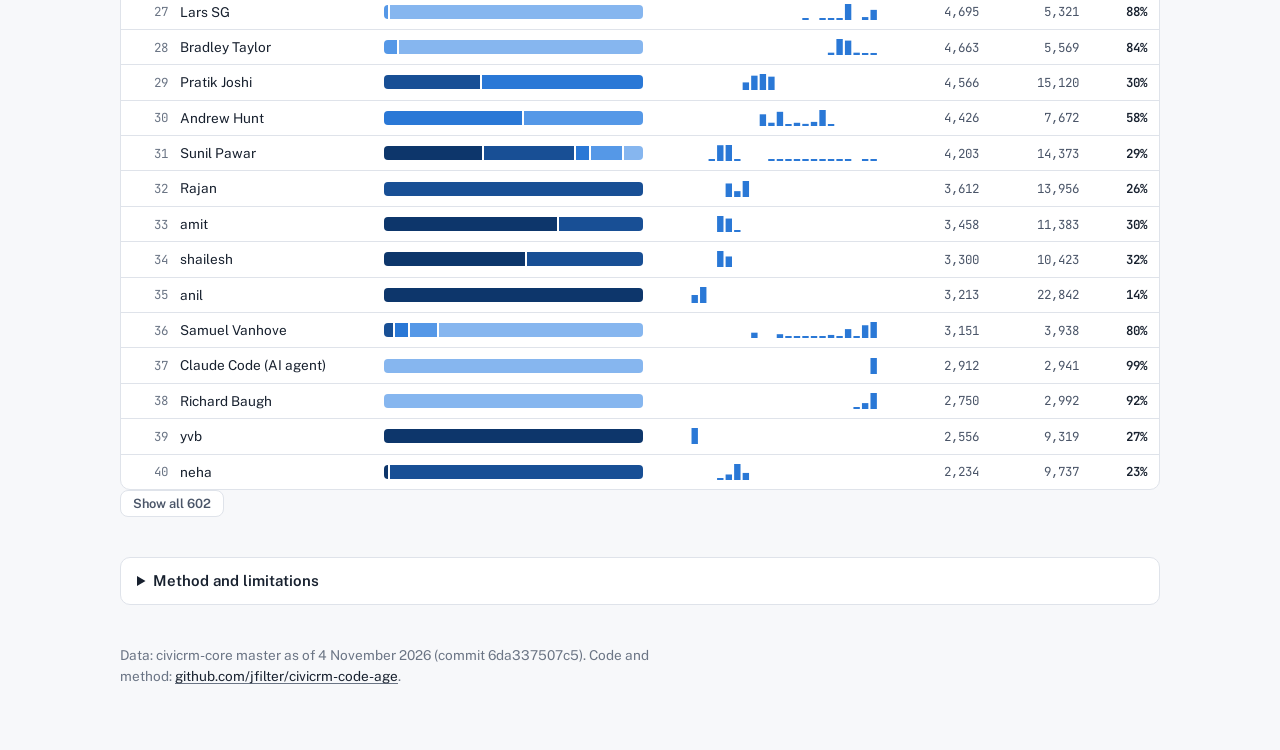
==== commit 2a66ae12: "Hide the project account and fix misnamed authors The project account info@civicrm.org made the vers" ====
--- a/docs/people.html
+++ b/docs/people.html
@@ -57,7 +57,7 @@
 <script src="who.js"></script>
 <script>
 const P={group:'All',area:'',sort:'alive',all:false,open:new Set(),areas:new Set(),areasAll:new Set()};
-loadWho().then(({D,W,R,A,NY,first,total,ranked,needed,areaNames})=>{
+loadWho().then(({D,W,R,A,NY,first,total,ranked,needed,areaNames,hidden})=>{
   const living=ranked.filter(a=>a.alive),half=needed(.5),names=ranked.slice(0,half).map(a=>a.name);
   const list=n=>n.length>1?n.slice(0,-1).join(', ')+' and '+n[n.length-1]:n[0];
   const recent=a=>a.introYs[NY-1]+a.introYs[NY-2];
@@ -89,8 +89,8 @@
   }
   function renderPeople(){
     const whole=P.group==='All'&&!P.area;
-    // totals include copies of unknown origin, the list only people
-    const scope=scoped(),all=sum(scope.map(x=>x.alive)),rows=scope.filter(x=>x.i!==W.unknown&&(x.alive||(whole&&x.a.intro)));
+    // totals include the hidden entries, the list only people
+    const scope=scoped(),all=sum(scope.map(x=>x.alive)),rows=scope.filter(x=>!hidden.has(x.i)&&(x.alive||(whole&&x.a.intro)));
     const key={alive:x=>x.alive,intro:x=>x.a.intro,recent:x=>recent(x.a),left:x=>x.a.intro>=1000?x.a.alive/x.a.intro:-1}[P.sort];
     rows.sort((x,y)=>key(y)-key(x)||y.alive-x.alive);
     const shown=P.all?rows:rows.slice(0,40);
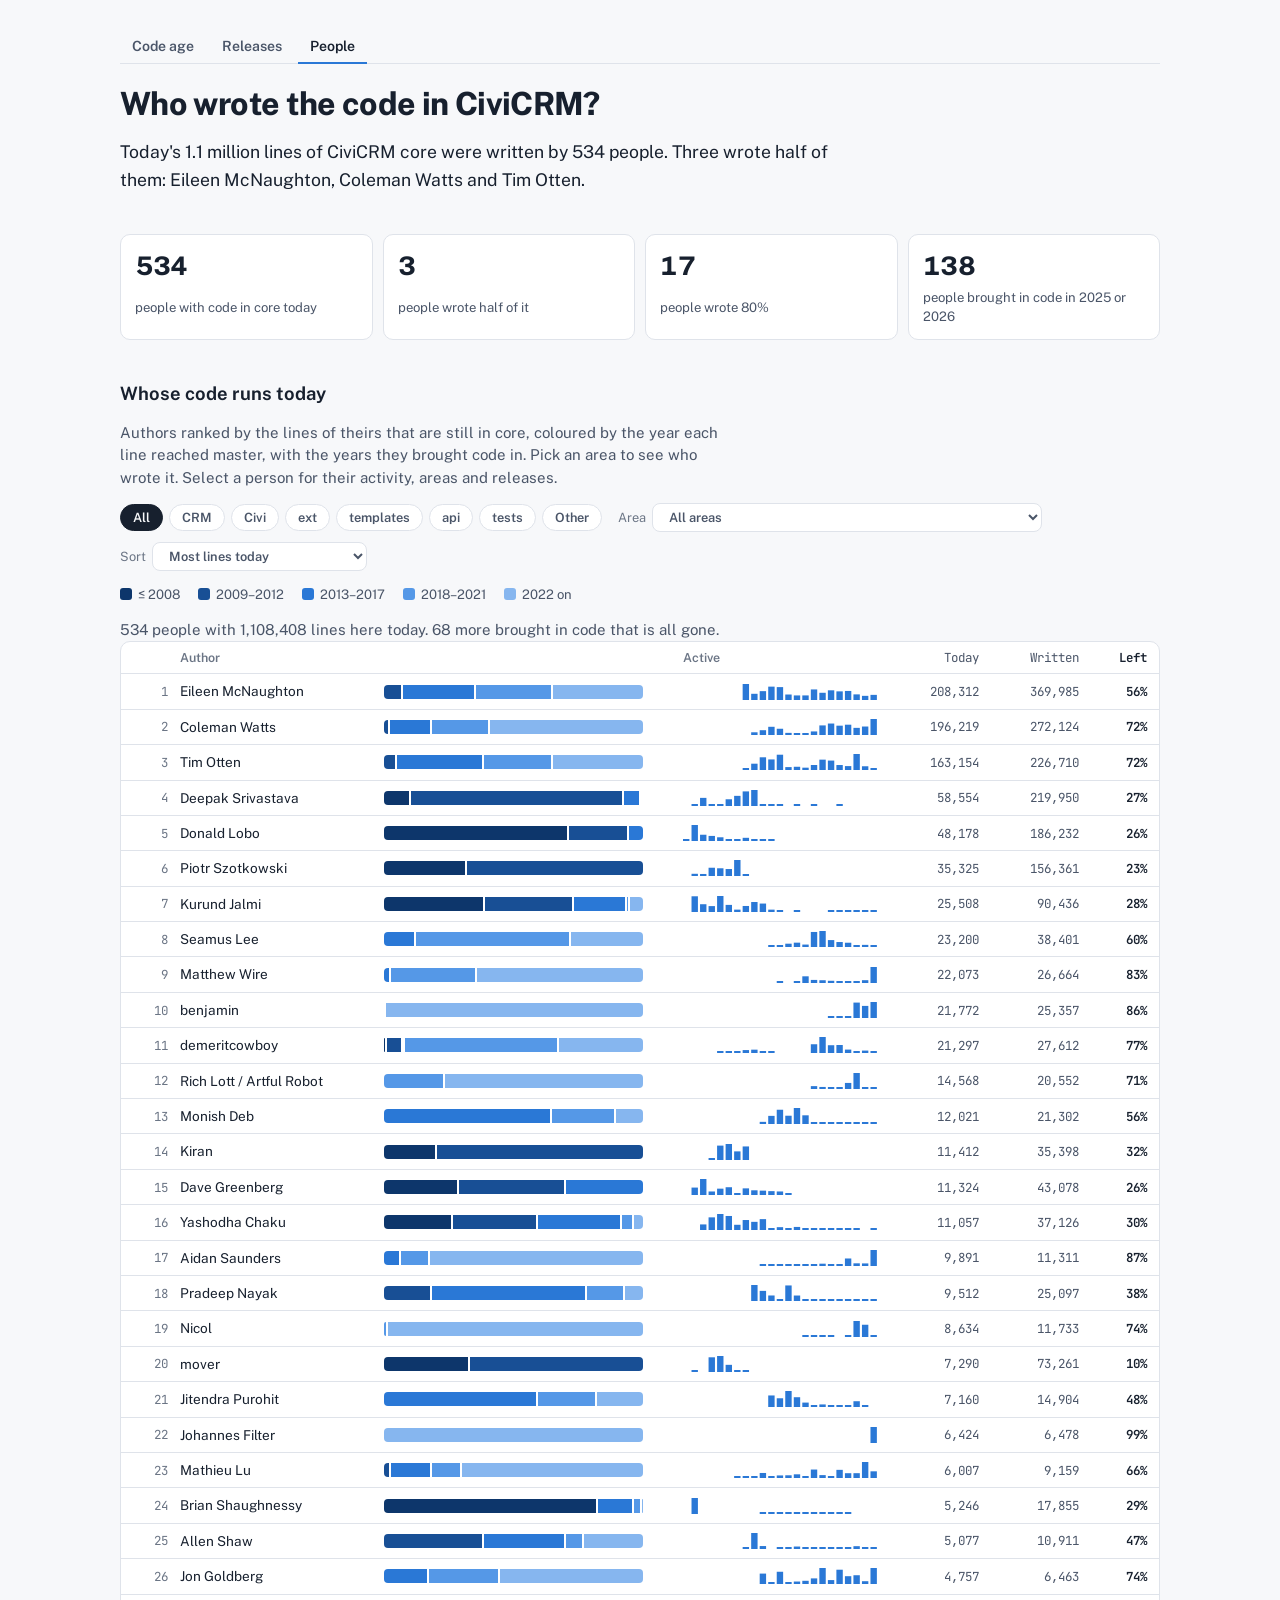
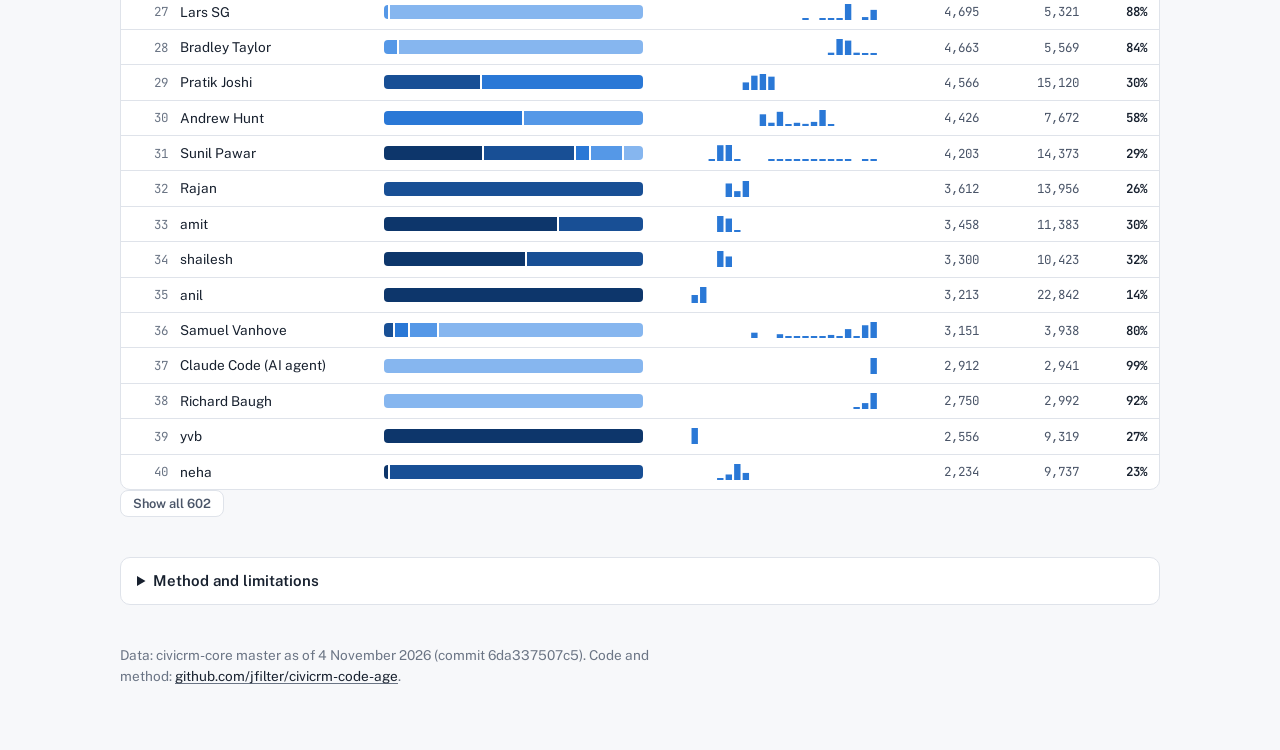
==== commit 478cf294: "Fix truncated labels, empty areas and the people count" ====
--- a/docs/people.html
+++ b/docs/people.html
@@ -94,7 +94,8 @@
     const key={alive:x=>x.alive,intro:x=>x.a.intro,recent:x=>recent(x.a),left:x=>x.a.intro>=1000?x.a.alive/x.a.intro:-1}[P.sort];
     rows.sort((x,y)=>key(y)-key(x)||y.alive-x.alive);
     const shown=P.all?rows:rows.slice(0,40);
-    $('#people').innerHTML=`<p>${fmt(rows.filter(x=>x.alive).length)} people with ${fmt(all)} lines here today.${P.sort==='left'?' Share ranked among authors who wrote at least 1,000 lines.':''}${whole?'':' Active, Written and Left count all of a person’s code, not only this area.'}</p>`+
+    const alive=rows.filter(x=>x.alive).length;
+    $('#people').innerHTML=`<p>${fmt(alive)} people with ${fmt(all)} lines here today.${rows.length>alive?` ${fmt(rows.length-alive)} more brought in code that is all gone.`:''}${P.sort==='left'?' Share ranked among authors who wrote at least 1,000 lines.':''}${whole?'':' Active, Written and Left count all of a person’s code, not only this area.'}</p>`+
       '<div class="rows people"><div class="row head" aria-hidden="true"><span></span><span>Author</span><span class="bar"></span><span class="sp">Active</span><span class="n">Today</span><span class="n w">Written</span><span class="med">Left</span></div>'+
       shown.map((x,k)=>{const open=P.open.has(x.i),b=binsOf(x.ys);
         return `<button class="row" aria-expanded="${open}" data-i="${x.i}" data-k="${k}"><span class="rank">${k+1}</span><span class="name" title="${esc(x.a.name)}">${esc(x.a.name)}</span>`+
@@ -142,7 +143,7 @@
     const relSpan=rels.length?` Brought in code from ${R[rels[0]].name} to ${R[rels[rels.length-1]].name}.`:'';
     return `<div class="open"><p>${fmt(a.alive)} of ${fmt(a.intro)} lines still there (${a.intro?pct(a.alive,a.intro):'–'}). ${span(a)}.${relSpan}</p>${activityHTML(a)}<div class="pcols">`+
       `<div class="mini"><div class="cap">Areas of their code today · select one for its files</div>${areasHTML(i)}</div>`+
-      mini(topN(a.rels,8),'Releases they brought most lines into',r=>relTitle(R[r]),r=>relHref(R[r]))+'</div></div>';
+      mini(topN(a.rels,8),'Releases they brought most lines into',r=>R[r].name==='master'?'next, unreleased':'CiviCRM '+R[r].name,r=>relHref(R[r]))+'</div></div>';
   }
   const refocus=sel=>{const b=document.querySelector(sel);b&&b.focus()};
   $('#people').onclick=e=>{
--- a/docs/style.css
+++ b/docs/style.css
@@ -122,11 +122,12 @@
 .detail{background:var(--panel);border:1px solid var(--line);border-radius:10px;padding:14px 16px;display:grid;gap:12px}
 .detail h3{margin:0;font-size:1rem}
 .detail .cols2{display:grid;grid-template-columns:repeat(auto-fit,minmax(260px,1fr));gap:16px}
-.mini{display:grid;gap:3px}
-.mini .r{display:grid;grid-template-columns:minmax(0,1fr) minmax(0,8rem) 4.5rem;gap:10px;align-items:center;font-size:.82rem}
+.mini{display:grid;grid-template-columns:minmax(0,max-content) minmax(3rem,1fr) auto;gap:3px 10px}
+.mini .r{display:grid;grid-column:1/-1;grid-template-columns:subgrid;align-items:center;font-size:.82rem}
 .mini .r>span:first-child{overflow:hidden;text-overflow:ellipsis;white-space:nowrap}
 .mini .r>span:last-child{text-align:right;font-family:var(--mono);font-size:.78rem;color:var(--fg2);font-variant-numeric:tabular-nums}
 .mini .r .bar{height:9px}
+.mini .cap,.mini>.arows{grid-column:1/-1}
 .mini .cap{font:600 .78rem var(--sans);color:var(--muted);margin-bottom:2px}
 .people .row{grid-template-columns:2.2rem minmax(0,12rem) minmax(0,1fr) 14rem 5.5rem 5.5rem 3.5rem}
 .people .sp{font:600 .78rem var(--sans);color:var(--muted);padding-left:28px}
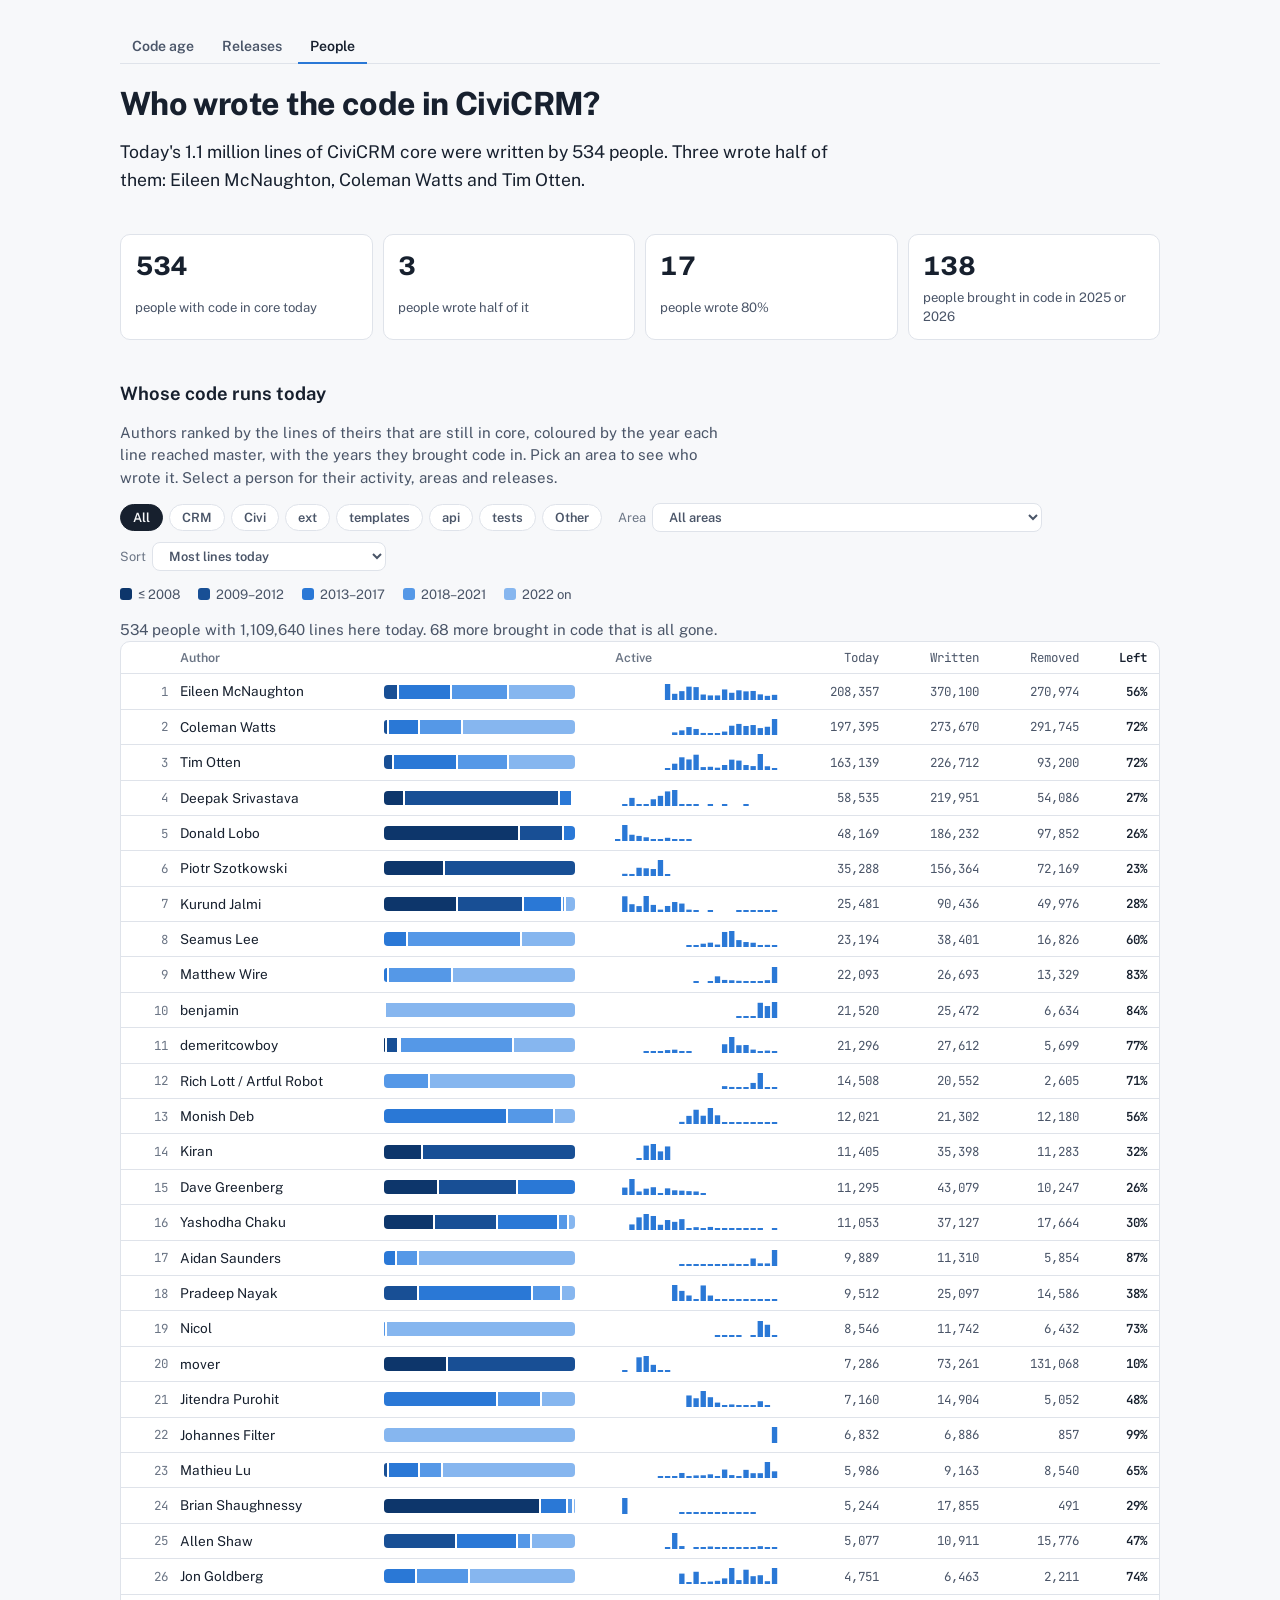
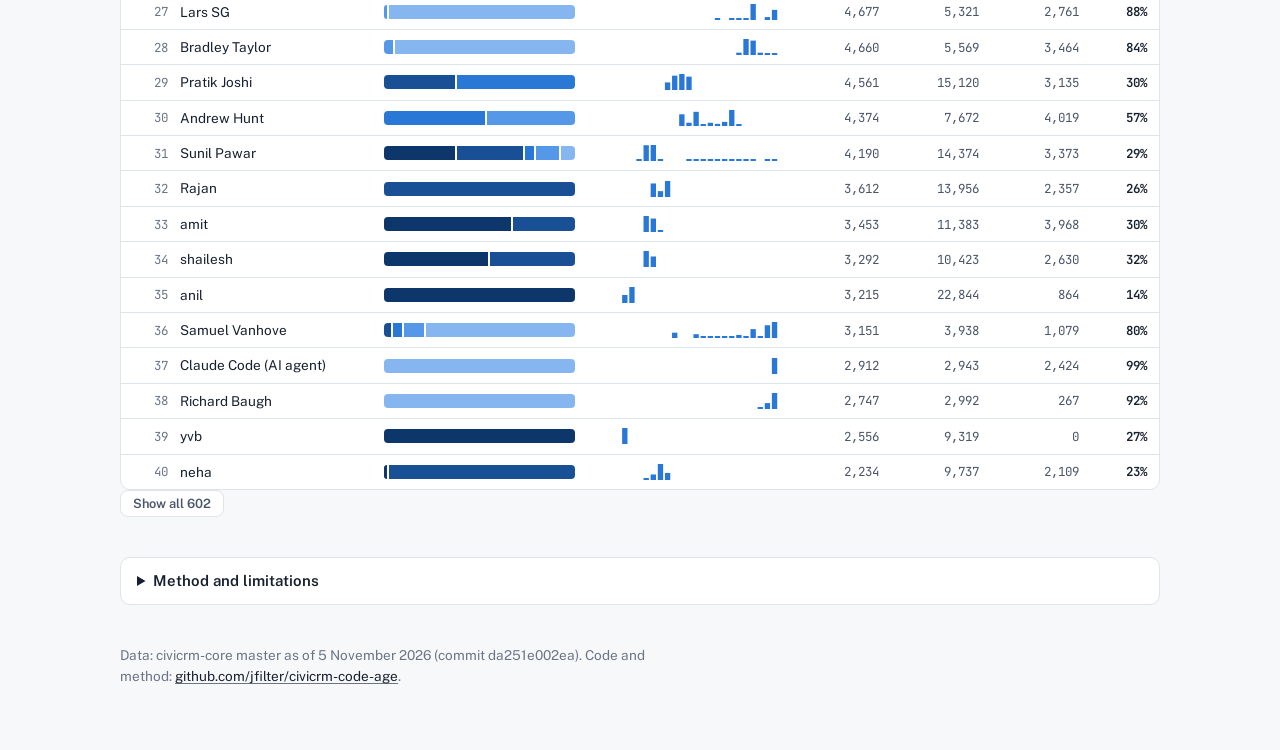
==== commit 1feb7584: "Count lines changed or removed per person and release Lines that vanish between two monthly snapshot" ====
--- a/docs/people.html
+++ b/docs/people.html
@@ -36,6 +36,8 @@
         <select id="psort">
           <option value="alive">Most lines today</option>
           <option value="intro">Most lines written</option>
+          <option value="rem">Most lines changed or removed</option>
+          <option value="ratio">Most removed per line written</option>
           <option value="left">Largest share still there</option>
           <option value="recent">Most lines this year and last</option>
         </select>
@@ -91,16 +93,16 @@
     const whole=P.group==='All'&&!P.area;
     // totals include the hidden entries, the list only people
     const scope=scoped(),all=sum(scope.map(x=>x.alive)),rows=scope.filter(x=>!hidden.has(x.i)&&(x.alive||(whole&&x.a.intro)));
-    const key={alive:x=>x.alive,intro:x=>x.a.intro,recent:x=>recent(x.a),left:x=>x.a.intro>=1000?x.a.alive/x.a.intro:-1}[P.sort];
+    const key={alive:x=>x.alive,intro:x=>x.a.intro,recent:x=>recent(x.a),left:x=>x.a.intro>=1000?x.a.alive/x.a.intro:-1,rem:x=>x.a.rem,ratio:x=>x.a.intro>=1000?x.a.rem/x.a.intro:-1}[P.sort];
     rows.sort((x,y)=>key(y)-key(x)||y.alive-x.alive);
     const shown=P.all?rows:rows.slice(0,40);
     const alive=rows.filter(x=>x.alive).length;
-    $('#people').innerHTML=`<p>${fmt(alive)} people with ${fmt(all)} lines here today.${rows.length>alive?` ${fmt(rows.length-alive)} more brought in code that is all gone.`:''}${P.sort==='left'?' Share ranked among authors who wrote at least 1,000 lines.':''}${whole?'':' Active, Written and Left count all of a person’s code, not only this area.'}</p>`+
-      '<div class="rows people"><div class="row head" aria-hidden="true"><span></span><span>Author</span><span class="bar"></span><span class="sp">Active</span><span class="n">Today</span><span class="n w">Written</span><span class="med">Left</span></div>'+
+    $('#people').innerHTML=`<p>${fmt(alive)} people with ${fmt(all)} lines here today.${rows.length>alive?` ${fmt(rows.length-alive)} more brought in code that is all gone.`:''}${P.sort==='left'||P.sort==='ratio'?' Ranked among authors who wrote at least 1,000 lines.':''}${whole?'':' Active, Written, Removed and Left count all of a person’s code, not only this area.'}</p>`+
+      '<div class="rows people"><div class="row head" aria-hidden="true"><span></span><span>Author</span><span class="bar"></span><span class="sp">Active</span><span class="n">Today</span><span class="n w">Written</span><span class="n w" title="Lines they changed or removed, their own or by others">Removed</span><span class="med">Left</span></div>'+
       shown.map((x,k)=>{const open=P.open.has(x.i),b=binsOf(x.ys);
         return `<button class="row" aria-expanded="${open}" data-i="${x.i}" data-k="${k}"><span class="rank">${k+1}</span><span class="name" title="${esc(x.a.name)}">${esc(x.a.name)}</span>`+
           `<span class="bar" aria-hidden="true">${b.map((v,j)=>v?`<div style="flex:${v};background:var(${BINS[j].c})"></div>`:'').join('')}</span><span class="sp" title="${esc(span(x.a))}">${spark(x.a.introYs)}</span>`+
-          `<span class="n">${fmt(x.alive)}${whole?'':' · '+pct(x.alive,all,0)}</span><span class="n w">${fmt(x.a.intro)}</span><span class="med">${x.a.intro?pct(x.a.alive,x.a.intro,0):'–'}</span></button>`+(open?personHTML(x.a,x.i):'')}).join('')+'</div>'+
+          `<span class="n">${fmt(x.alive)}${whole?'':' · '+pct(x.alive,all,0)}</span><span class="n w">${fmt(x.a.intro)}</span><span class="n w">${fmt(x.a.rem)}</span><span class="med">${x.a.intro?pct(x.a.alive,x.a.intro,0):'–'}</span></button>`+(open?personHTML(x.a,x.i):'')}).join('')+'</div>'+
       (rows.length>shown.length?`<button class="toggle more" id="pmore">Show all ${fmt(rows.length)}</button>`:'');
     const more=$('#pmore');if(more)more.onclick=()=>{P.all=true;renderPeople();refocus('#people button.row[data-k="40"]')};
   }
@@ -118,11 +120,11 @@
   }
   function areasHTML(i){
     const all=codeOf(i),shown=P.areasAll.has(i)?all:all.slice(0,10);
-    return `<div class="arows"><div class="arow head" aria-hidden="true"><span>Area</span><span class="bar"></span><span class="n">Lines</span><span class="n">Of area</span></div>`+
+    return `<div class="arows"><div class="arow head" aria-hidden="true"><span>Area</span><span class="bar"></span><span class="n">Lines</span><span class="n">Share of area</span></div>`+
       shown.map(ar=>{const key=i+'|'+ar.name,open=P.areas.has(key);
-        return `<button class="arow" aria-expanded="${open}" data-key="${esc(key)}"><span class="name" title="${esc(ar.name)}">${esc(ar.name)}</span>${ageBar(ar.ys)}<span class="n">${fmt(ar.n)}</span><span class="n">${pct(ar.n,areaTot.get(ar.name))}</span></button>`+
-          (open?'<div class="afiles">'+ar.files.slice(0,50).map(f=>`<div class="arow"><span class="name" title="${esc(f.p)}">${esc(f.p.slice(ar.name.length+1)||f.p)}</span>${ageBar(f.ys)}<span class="n">${fmt(f.n)}</span><span class="n">${pct(f.n,fileTot.get(f.p))}</span></div>`).join('')+
-            `<div class="note">${ar.files.length>50?`The 50 largest of ${fmt(ar.files.length)} files.`:`${fmt(ar.files.length)} file${ar.files.length===1?'':'s'}.`} "Of file" is their share of its lines today.</div></div>`:'')}).join('')+
+        return `<button class="arow" aria-expanded="${open}" data-key="${esc(key)}"><span class="name" title="${esc(ar.name)}">${esc(ar.name)}</span>${ageBar(ar.ys)}<span class="n">${fmt(ar.n)}</span><span class="n" title="${fmt(ar.n)} of the ${fmt(areaTot.get(ar.name))} lines in ${esc(ar.name)} today">${pct(ar.n,areaTot.get(ar.name))}</span></button>`+
+          (open?'<div class="afiles">'+ar.files.slice(0,50).map(f=>`<div class="arow"><span class="name" title="${esc(f.p)}">${esc(inArea(f.p))}</span>${ageBar(f.ys)}<span class="n">${fmt(f.n)}</span><span class="n" title="${fmt(f.n)} of the ${fmt(fileTot.get(f.p))} lines in this file today">${pct(f.n,fileTot.get(f.p))}</span></div>`).join('')+
+            `<div class="note">${ar.files.length>50?`The 50 largest of ${fmt(ar.files.length)} files.`:`${fmt(ar.files.length)} file${ar.files.length===1?'':'s'}.`} For a file, the share is of its lines today.</div></div>`:'')}).join('')+
       (all.length>shown.length?`<button class="toggle amore" data-i="${i}">All ${fmt(all.length)} areas</button>`:'')+'</div>';
   }
   // lines brought in per year, scaled to the person's busiest year
@@ -131,17 +133,20 @@
   const spark=ys=>{const m=Math.max(1,...ys);return `<svg viewBox="0 0 ${ys.length*4} 16" preserveAspectRatio="none" aria-hidden="true">${ys.map((v,j)=>v?`<rect x="${j*4}" y="${16-Math.max(2,16*v/m)}" width="3" height="${Math.max(2,16*v/m)}"/>`:'').join('')}</svg>`};
   const bandOf=y=>BINS.findIndex(b=>y>=b.from&&y<=b.to);
   function activityHTML(a){
-    const m=Math.max(1,...a.introYs,...a.ys),y=years(a),peak=y.reduce((p,q)=>q[1]>p[1]?q:p,[0,0]);
-    return `<div class="act"><div class="cap">Lines brought in per year, filled by what is still there</div>`+
-      `<div class="actcols" role="img" aria-label="${esc(span(a))}${peak[1]?`, most lines in ${peak[0]} (${fmt(peak[1])})`:''}">`+
-      a.introYs.map((v,j)=>{const h=Math.max(v,a.ys[j]);return `<div class="acol" title="${Y0+j}: ${fmt(v)} brought in, ${fmt(a.ys[j])} still there">`+
+    const m=Math.max(1,...a.introYs,...a.ys,...a.remYs),mr=Math.max(...a.remYs),y=years(a),peak=y.reduce((p,q)=>q[1]>p[1]?q:p,[0,0]);
+    const title=j=>`${Y0+j}: ${fmt(a.introYs[j])} brought in, ${fmt(a.ys[j])} still there, ${fmt(a.remYs[j])} changed or removed`;
+    return `<div class="act"><div class="cap">Lines brought in per year, filled by what is still there, and below the line those they changed or removed</div>`+
+      `<div role="img" aria-label="${esc(span(a))}${peak[1]?`, most lines in ${peak[0]} (${fmt(peak[1])})`:''}, ${fmt(a.rem)} lines changed or removed"><div class="actcols">`+
+      a.introYs.map((v,j)=>{const h=Math.max(v,a.ys[j]);return `<div class="acol" title="${title(j)}">`+
         (h?`<div class="ain" style="height:${100*h/m}%"><div style="height:${100*a.ys[j]/h}%;background:var(${BINS[bandOf(Y0+j)].c})"></div></div>`:'')+'</div>'}).join('')+
+      `</div>`+(mr?`<div class="actcols down" style="height:${90*mr/m}px">`+a.remYs.map((v,j)=>`<div class="acol" title="${title(j)}">${v?`<div class="arem" style="height:${100*v/mr}%"></div>`:''}</div>`).join('')+'</div>':'')+
       `</div><div class="actx" aria-hidden="true">${a.introYs.map((_,j)=>`<span>${(Y0+j)%4===0?Y0+j:''}</span>`).join('')}</div></div>`;
   }
   function personHTML(a,i){
     const rels=[...a.rels.keys()].filter(r=>r<R.length-1).sort((x,y)=>x-y);
     const relSpan=rels.length?` Brought in code from ${R[rels[0]].name} to ${R[rels[rels.length-1]].name}.`:'';
-    return `<div class="open"><p>${fmt(a.alive)} of ${fmt(a.intro)} lines still there (${a.intro?pct(a.alive,a.intro):'–'}). ${span(a)}.${relSpan}</p>${activityHTML(a)}<div class="pcols">`+
+    const ratio=a.intro?` (${(a.rem/a.intro).toLocaleString('en-US',{maximumFractionDigits:2})} per line written)`:'';
+    return `<div class="open"><p>${fmt(a.alive)} of ${fmt(a.intro)} lines still there (${a.intro?pct(a.alive,a.intro):'–'}). Changed or removed ${fmt(a.rem)} lines${ratio}. ${span(a)}.${relSpan}</p>${activityHTML(a)}<div class="pcols">`+
       `<div class="mini"><div class="cap">Areas of their code today · select one for its files</div>${areasHTML(i)}</div>`+
       mini(topN(a.rels,8),'Releases they brought most lines into',r=>R[r].name==='master'?'next, unreleased':'CiviCRM '+R[r].name,r=>relHref(R[r]))+'</div></div>';
   }
--- a/docs/style.css
+++ b/docs/style.css
@@ -129,7 +129,7 @@
 .mini .r .bar{height:9px}
 .mini .cap,.mini>.arows{grid-column:1/-1}
 .mini .cap{font:600 .78rem var(--sans);color:var(--muted);margin-bottom:2px}
-.people .row{grid-template-columns:2.2rem minmax(0,12rem) minmax(0,1fr) 14rem 5.5rem 5.5rem 3.5rem}
+.people .row{grid-template-columns:2.2rem minmax(0,12rem) minmax(0,1fr) 12rem 5.5rem 5.5rem 5.5rem 3.5rem}
 .people .sp{font:600 .78rem var(--sans);color:var(--muted);padding-left:28px}
 .people .sp svg{display:block;width:100%;height:16px;fill:var(--b2)}
 .act{margin:10px 0 4px;max-width:640px}
@@ -138,20 +138,22 @@
 .acol{flex:1;height:100%;display:flex;align-items:flex-end}
 .ain{width:100%;display:flex;align-items:flex-end;background:var(--hover);box-shadow:inset 0 0 0 1px var(--muted);border-radius:3px 3px 0 0;min-height:2px}
 .ain div{width:100%;border-radius:3px 3px 0 0}
+.actcols.down{align-items:flex-start;border-bottom:0;min-height:2px}
+.arem{width:100%;background:var(--muted);border-radius:0 0 3px 3px;min-height:2px}
 .actx{display:flex;gap:2px;font:.7rem var(--sans);color:var(--muted);font-variant-numeric:tabular-nums}
 .actx span{flex:1;text-align:center;overflow:visible;white-space:nowrap}
 .people .rank{font:.78rem var(--mono);color:var(--muted);text-align:right}
 .people .name{font-family:var(--sans);font-size:.85rem}
 .people .open{padding:10px 12px 14px 48px;border-top:1px solid var(--line);background:var(--bg)}
 .more{justify-self:start}
-.latest .row{grid-template-columns:5.5rem minmax(0,1fr) 5.5rem 3.5rem 6rem}
+.latest .row{grid-template-columns:5.5rem minmax(0,1fr) 5.5rem 5.5rem 3.5rem 6rem}
 .latest .name{font-weight:600}
 .latest .who{font-size:.78rem;color:var(--fg2);text-align:right;white-space:nowrap}
 .bar .gone{background:var(--hover);box-shadow:inset 0 0 0 1px var(--muted)}
 .latest .open{padding:0 12px 12px}
 .pcols{display:grid;grid-template-columns:minmax(0,2fr) minmax(0,1fr);gap:20px;margin-top:8px;align-items:start}
 .arows{display:grid;gap:1px}
-.arow{display:grid;grid-template-columns:minmax(0,14rem) minmax(0,1fr) 4.5rem 4rem;gap:10px;align-items:center;padding:4px 6px;border:0;border-radius:6px;background:none;color:inherit;font:inherit;font-size:.82rem;text-align:left;width:100%}
+.arow{display:grid;grid-template-columns:minmax(0,14rem) minmax(0,1fr) 4.5rem 5.5rem;gap:10px;align-items:center;padding:4px 6px;border:0;border-radius:6px;background:none;color:inherit;font:inherit;font-size:.82rem;text-align:left;width:100%}
 button.arow{cursor:pointer}button.arow:hover{background:var(--hover)}
 button.arow::before{content:none}
 .arow .name{font-family:var(--mono);font-size:.78rem;overflow:hidden;text-overflow:ellipsis;white-space:nowrap}
@@ -168,7 +170,7 @@
   .people .row .n.w,.people .row .med,.people .row .sp{display:none}
   .people .open{padding-left:12px}
   .pcols{grid-template-columns:1fr}
-  .arow{grid-template-columns:minmax(0,1fr) 4rem 3.5rem}
+  .arow{grid-template-columns:minmax(0,1fr) 4rem 4rem}
   .arow .bar{grid-column:1/-1;grid-row:2}
   .latest .row{grid-template-columns:4.5rem minmax(0,1fr) 3.2rem}
   .latest .row .bar{grid-column:1/-1;grid-row:2}
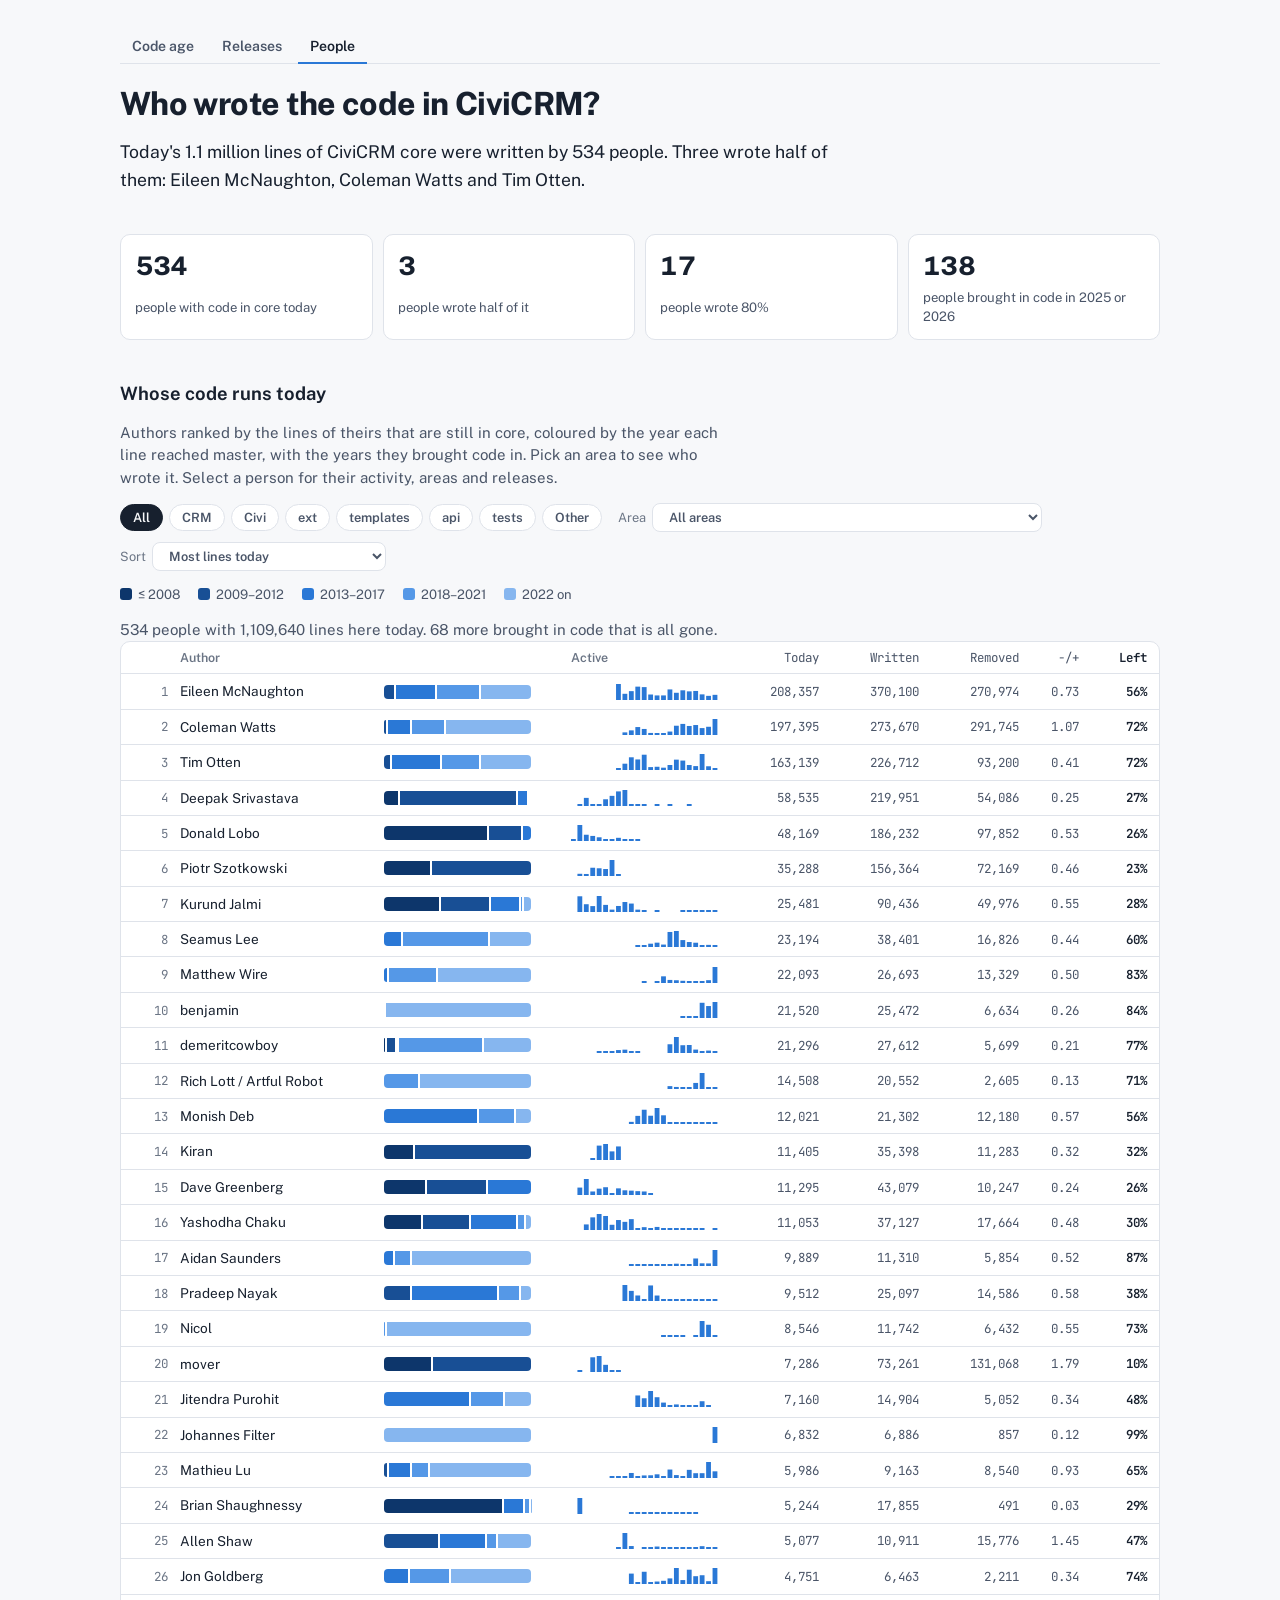
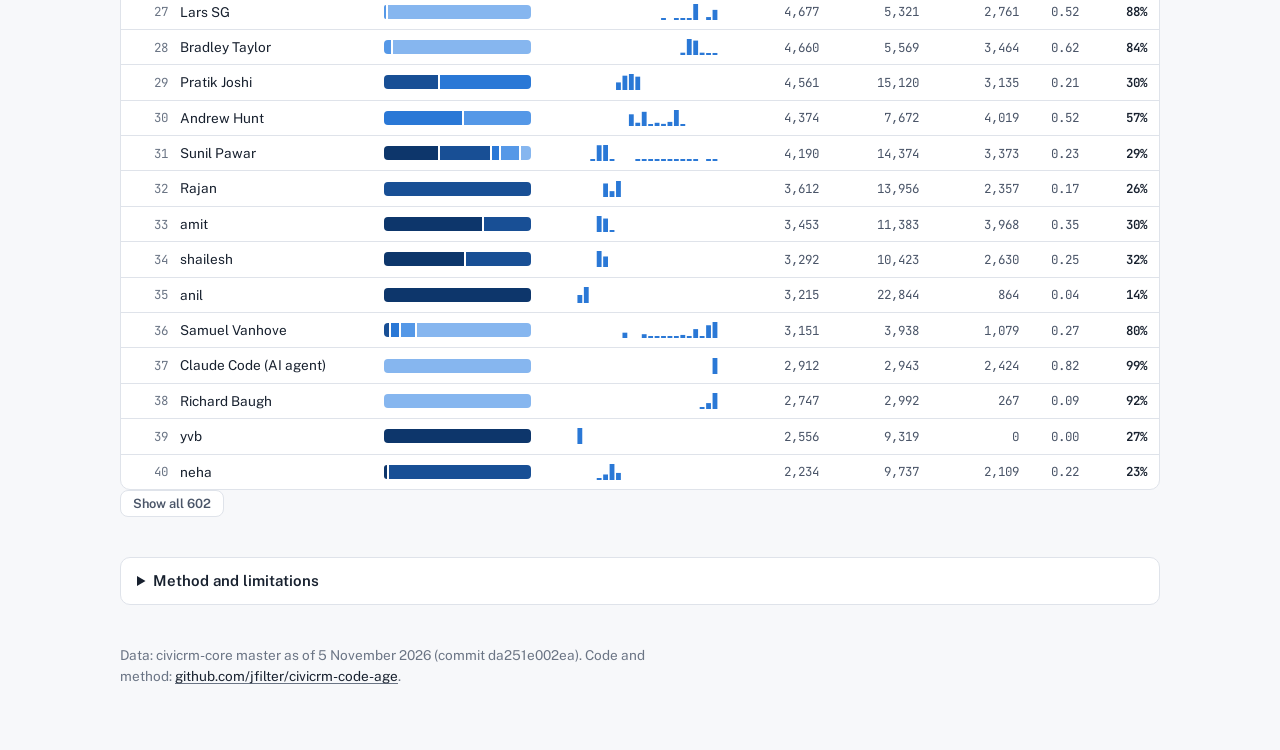
==== commit 7dc61d13: "Show lines removed per line written on the people and release pages" ====
--- a/docs/people.html
+++ b/docs/people.html
@@ -98,11 +98,11 @@
     const shown=P.all?rows:rows.slice(0,40);
     const alive=rows.filter(x=>x.alive).length;
     $('#people').innerHTML=`<p>${fmt(alive)} people with ${fmt(all)} lines here today.${rows.length>alive?` ${fmt(rows.length-alive)} more brought in code that is all gone.`:''}${P.sort==='left'||P.sort==='ratio'?' Ranked among authors who wrote at least 1,000 lines.':''}${whole?'':' Active, Written, Removed and Left count all of a person’s code, not only this area.'}</p>`+
-      '<div class="rows people"><div class="row head" aria-hidden="true"><span></span><span>Author</span><span class="bar"></span><span class="sp">Active</span><span class="n">Today</span><span class="n w">Written</span><span class="n w" title="Lines they changed or removed, their own or by others">Removed</span><span class="med">Left</span></div>'+
+      '<div class="rows people"><div class="row head" aria-hidden="true"><span></span><span>Author</span><span class="bar"></span><span class="sp">Active</span><span class="n">Today</span><span class="n w">Written</span><span class="n w" title="Lines they changed or removed, their own or by others">Removed</span><span class="n w" title="Lines changed or removed per line written, from 1,000 lines written">−/+</span><span class="med">Left</span></div>'+
       shown.map((x,k)=>{const open=P.open.has(x.i),b=binsOf(x.ys);
         return `<button class="row" aria-expanded="${open}" data-i="${x.i}" data-k="${k}"><span class="rank">${k+1}</span><span class="name" title="${esc(x.a.name)}">${esc(x.a.name)}</span>`+
           `<span class="bar" aria-hidden="true">${b.map((v,j)=>v?`<div style="flex:${v};background:var(${BINS[j].c})"></div>`:'').join('')}</span><span class="sp" title="${esc(span(x.a))}">${spark(x.a.introYs)}</span>`+
-          `<span class="n">${fmt(x.alive)}${whole?'':' · '+pct(x.alive,all,0)}</span><span class="n w">${fmt(x.a.intro)}</span><span class="n w">${fmt(x.a.rem)}</span><span class="med">${x.a.intro?pct(x.a.alive,x.a.intro,0):'–'}</span></button>`+(open?personHTML(x.a,x.i):'')}).join('')+'</div>'+
+          `<span class="n">${fmt(x.alive)}${whole?'':' · '+pct(x.alive,all,0)}</span><span class="n w">${fmt(x.a.intro)}</span><span class="n w">${fmt(x.a.rem)}</span><span class="n w">${ratio(x.a.rem,x.a.intro)}</span><span class="med">${x.a.intro?pct(x.a.alive,x.a.intro,0):'–'}</span></button>`+(open?personHTML(x.a,x.i):'')}).join('')+'</div>'+
       (rows.length>shown.length?`<button class="toggle more" id="pmore">Show all ${fmt(rows.length)}</button>`:'');
     const more=$('#pmore');if(more)more.onclick=()=>{P.all=true;renderPeople();refocus('#people button.row[data-k="40"]')};
   }
--- a/docs/style.css
+++ b/docs/style.css
@@ -129,7 +129,7 @@
 .mini .r .bar{height:9px}
 .mini .cap,.mini>.arows{grid-column:1/-1}
 .mini .cap{font:600 .78rem var(--sans);color:var(--muted);margin-bottom:2px}
-.people .row{grid-template-columns:2.2rem minmax(0,12rem) minmax(0,1fr) 12rem 5.5rem 5.5rem 5.5rem 3.5rem}
+.people .row{grid-template-columns:2.2rem minmax(0,12rem) minmax(0,1fr) 11rem 5.5rem 5.5rem 5.5rem 3rem 3.5rem}
 .people .sp{font:600 .78rem var(--sans);color:var(--muted);padding-left:28px}
 .people .sp svg{display:block;width:100%;height:16px;fill:var(--b2)}
 .act{margin:10px 0 4px;max-width:640px}
@@ -146,7 +146,7 @@
 .people .name{font-family:var(--sans);font-size:.85rem}
 .people .open{padding:10px 12px 14px 48px;border-top:1px solid var(--line);background:var(--bg)}
 .more{justify-self:start}
-.latest .row{grid-template-columns:5.5rem minmax(0,1fr) 5.5rem 5.5rem 3.5rem 6rem}
+.latest .row{grid-template-columns:5.5rem minmax(0,1fr) 5.5rem 5.5rem 3rem 3.5rem 6rem}
 .latest .name{font-weight:600}
 .latest .who{font-size:.78rem;color:var(--fg2);text-align:right;white-space:nowrap}
 .bar .gone{background:var(--hover);box-shadow:inset 0 0 0 1px var(--muted)}
